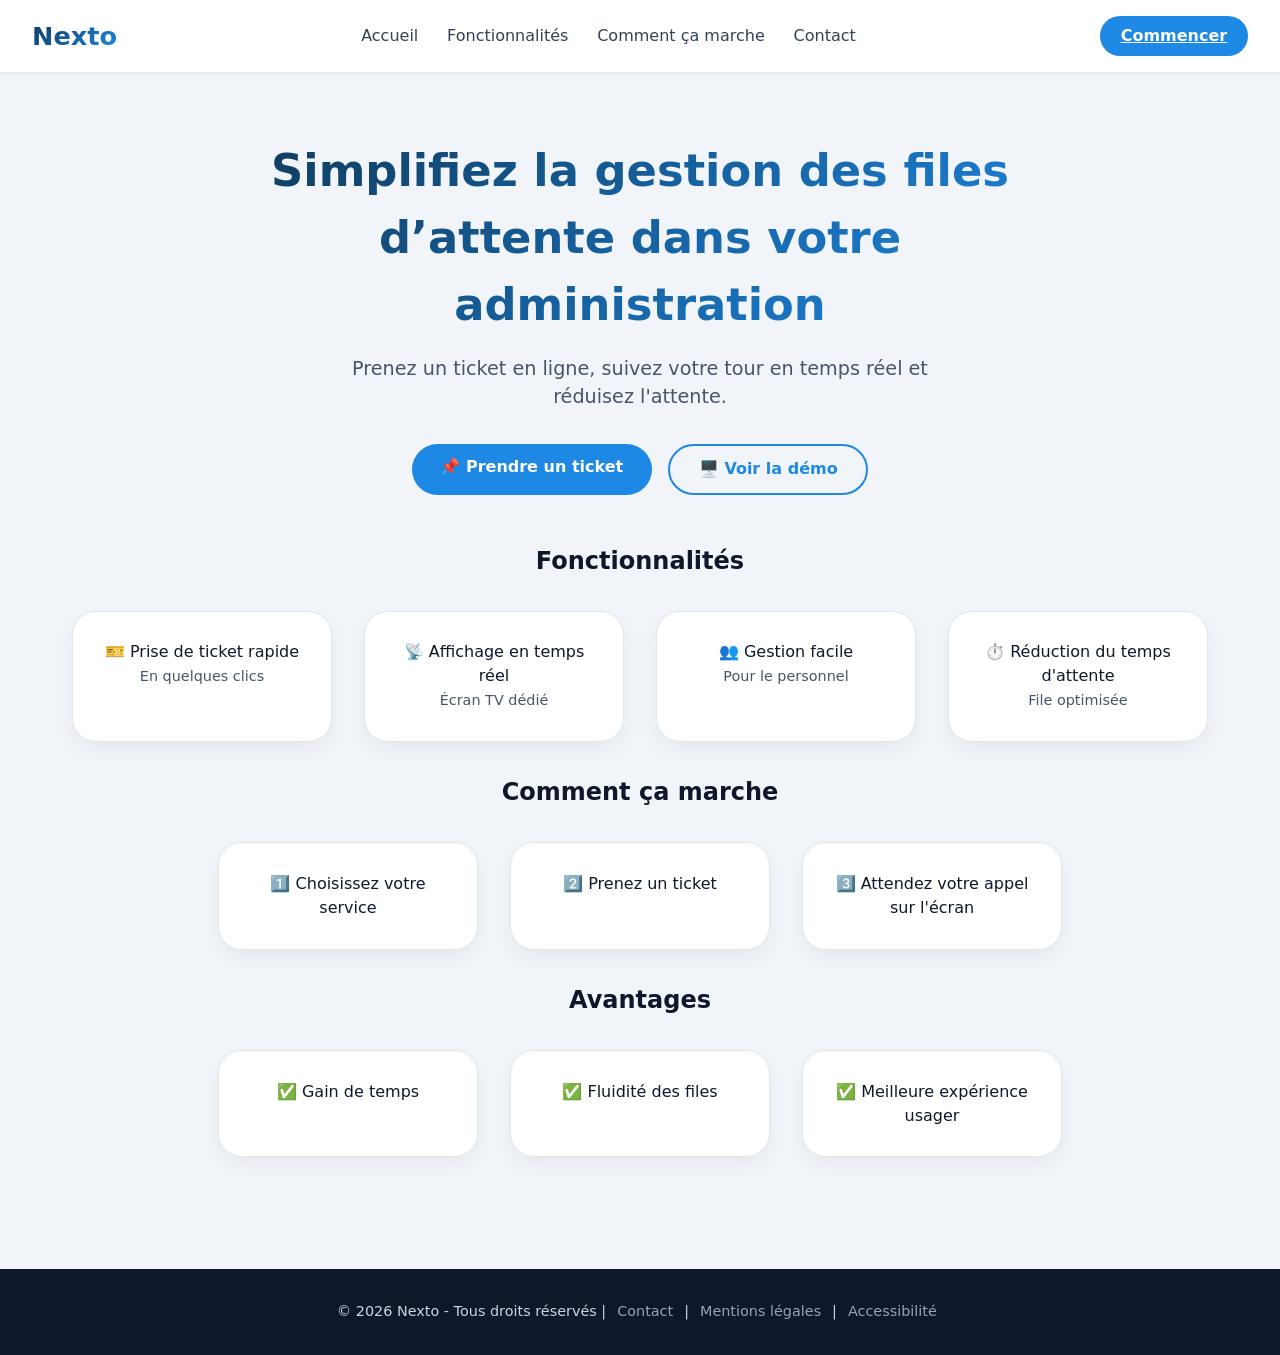
==== index.html @ d27df55d "# Please enter the commit message for your changes. Lines starting # with '#' will be ignored, and a" ====
<!DOCTYPE html>
<html lang="fr">
<head>
  <meta charset="UTF-8">
  <meta name="viewport" content="width=device-width, initial-scale=1.0">
  <title>Nexto - Gestion files d'attente</title>
  <link rel="stylesheet" href="A.css">
</head>
<body>
  <nav class="navbar">
    <div class="logo">Nexto</div>
    <ul class="nav-links">
      <li><a href="A.html">Accueil</a></li>
      <li><a href="#features">Fonctionnalités</a></li>
      <li><a href="#how">Comment ça marche</a></li>
      <li><a href="#contact">Contact</a></li>
    </ul>
    <a href="A1.html" class="btn-cta">Commencer</a>
  </nav>

  <div class="container">
    <div class="hero">
      <h1>Simplifiez la gestion des files d’attente dans votre administration</h1>
      <p>Prenez un ticket en ligne, suivez votre tour en temps réel et réduisez l'attente.</p>
      <div class="btn-group">
        <a href="A1.html" class="btn">📌 Prendre un ticket</a>
        <a href="A3.html" class="btn btn-outline">🖥️ Voir la démo</a>
      </div>
    </div>

    <section id="features">
      <h2 style="text-align:center; margin-bottom:1rem;">Fonctionnalités</h2>
      <div class="cards">
        <div class="card">🎫 Prise de ticket rapide<br><span style="font-size:0.9rem;color:#475569;">En quelques clics</span></div>
        <div class="card">📡 Affichage en temps réel<br><span style="font-size:0.9rem;color:#475569;">Écran TV dédié</span></div>
        <div class="card">👥 Gestion facile<br><span style="font-size:0.9rem;color:#475569;">Pour le personnel</span></div>
        <div class="card">⏱️ Réduction du temps d'attente<br><span style="font-size:0.9rem;color:#475569;">File optimisée</span></div>
      </div>
    </section>

    <section id="how">
      <h2 style="text-align:center; margin:2rem 0 1rem;">Comment ça marche</h2>
      <div class="cards">
        <div class="card">1️⃣ Choisissez votre service</div>
        <div class="card">2️⃣ Prenez un ticket</div>
        <div class="card">3️⃣ Attendez votre appel sur l'écran</div>
      </div>
    </section>

    <section>
      <h2 style="text-align:center; margin:2rem 0 1rem;">Avantages</h2>
      <div class="cards">
        <div class="card">✅ Gain de temps</div>
        <div class="card">✅ Fluidité des files</div>
        <div class="card">✅ Meilleure expérience usager</div>
      </div>
    </section>
  </div>

  <footer id="contact">
    <p>© 2026 Nexto - Tous droits réservés | <a href="#">Contact</a> | <a href="#">Mentions légales</a> | <a href="#">Accessibilité</a></p>
  </footer>
</body>
</html>
---- A.css ----
* {
  margin: 0;
  padding: 0;
  box-sizing: border-box;
  font-family: 'Inter', system-ui, -apple-system, 'Segoe UI', Roboto, sans-serif;
}

body {
  background: #f1f5f9;
  color: #0f172a;
  line-height: 1.5;
}

.navbar {
  background: white;
  padding: 1rem 2rem;
  display: flex;
  justify-content: space-between;
  align-items: center;
  flex-wrap: wrap;
  gap: 1rem;
  box-shadow: 0 1px 3px rgba(0,0,0,0.05);
  border-bottom: 1px solid #e2e8f0;
}

.logo {
  font-size: 1.6rem;
  font-weight: 800;
  background: linear-gradient(135deg, #0f3b5c, #1e88e5);
  background-clip: text;
  -webkit-background-clip: text;
  color: transparent;
}

.nav-links {
  display: flex;
  gap: 1.8rem;
  list-style: none;
}

.nav-links a {
  text-decoration: none;
  color: #334155;
  font-weight: 500;
  transition: color 0.2s;
}

.nav-links a:hover {
  color: #1e88e5;
}

.btn-cta {
  background: #1e88e5;
  color: white !important;
  padding: 0.5rem 1.3rem;
  border-radius: 40px;
  font-weight: 600;
  transition: background 0.2s;
}

.btn-cta:hover {
  background: #0b5e9e;
}

footer {
  background: #0f172a;
  color: #cbd5e1;
  text-align: center;
  padding: 2rem;
  margin-top: 3rem;
  font-size: 0.9rem;
}

footer a {
  color: #94a3b8;
  text-decoration: none;
  margin: 0 0.4rem;
}

footer a:hover {
  color: white;
}

.container {
  max-width: 1200px;
  margin: 0 auto;
  padding: 2rem;
}

.hero {
  text-align: center;
  padding: 2rem 0 3rem;
}

.hero h1 {
  font-size: 2.8rem;
  font-weight: 800;
  background: linear-gradient(135deg, #0f3b5c, #1e88e5);
  background-clip: text;
  -webkit-background-clip: text;
  color: transparent;
  max-width: 800px;
  margin: 0 auto 1rem;
}

.hero p {
  font-size: 1.2rem;
  color: #475569;
  max-width: 600px;
  margin: 0 auto;
}

.btn-group {
  display: flex;
  gap: 1rem;
  justify-content: center;
  margin-top: 2rem;
  flex-wrap: wrap;
}

.btn {
  background: #1e88e5;
  color: white;
  padding: 0.7rem 1.8rem;
  border-radius: 40px;
  text-decoration: none;
  font-weight: 600;
  display: inline-block;
  transition: all 0.2s;
  border: none;
  cursor: pointer;
}

.btn-outline {
  background: transparent;
  border: 2px solid #1e88e5;
  color: #1e88e5;
}

.btn-outline:hover {
  background: #1e88e5;
  color: white;
}

.btn:hover {
  background: #0b5e9e;
  transform: translateY(-2px);
}

.cards {
  display: flex;
  gap: 2rem;
  flex-wrap: wrap;
  justify-content: center;
  margin: 2rem 0;
}

.card {
  background: white;
  padding: 1.8rem;
  border-radius: 24px;
  width: 260px;
  box-shadow: 0 8px 20px rgba(0,0,0,0.05);
  text-align: center;
  transition: transform 0.2s;
  border: 1px solid #e2e8f0;
}

.card:hover {
  transform: translateY(-5px);
}

table {
  width: 100%;
  border-collapse: collapse;
  background: white;
  border-radius: 20px;
  overflow: hidden;
  box-shadow: 0 1px 3px rgba(0,0,0,0.05);
}

th, td {
  padding: 1rem;
  text-align: left;
  border-bottom: 1px solid #e2e8f0;
}

th {
  background: #f8fafc;
  font-weight: 600;
}

.badge {
  background: #fef9c3;
  color: #854d0e;
  padding: 0.2rem 0.8rem;
  border-radius: 30px;
  font-size: 0.8rem;
  font-weight: 600;
}

.ticket-num {
  font-size: 5rem;
  font-weight: 800;
  color: #0f3b5c;
  background: #e0f2fe;
  display: inline-block;
  padding: 1rem 2rem;
  border-radius: 32px;
  margin: 1rem 0;
  letter-spacing: 4px;
}

.service-buttons {
  display: flex;
  flex-wrap: wrap;
  gap: 1rem;
  justify-content: center;
  margin: 2rem 0;
}

.service-btn {
  background: white;
  border: 1px solid #cbd5e1;
  padding: 0.8rem 1.8rem;
  border-radius: 60px;
  font-weight: 600;
  color: #1e293b;
  transition: all 0.2s;
  cursor: pointer;
}

.service-btn:hover {
  border-color: #1e88e5;
  background: #f0f9ff;
}

.admin-actions {
  display: flex;
  gap: 1rem;
  margin: 1.5rem 0;
  flex-wrap: wrap;
}

.screen-number {
  font-size: 7rem;
  font-weight: 800;
  background: #0f172a;
  color: #4ade80;
  padding: 1rem;
  text-align: center;
  border-radius: 32px;
  font-family: monospace;
  letter-spacing: 8px;
}

@media (max-width: 768px) {
  .navbar {
    flex-direction: column;
    text-align: center;
  }
  .hero h1 {
    font-size: 2rem;
  }
  .ticket-num {
    font-size: 3rem;
  }
  .screen-number {
    font-size: 3.5rem;
  }
}
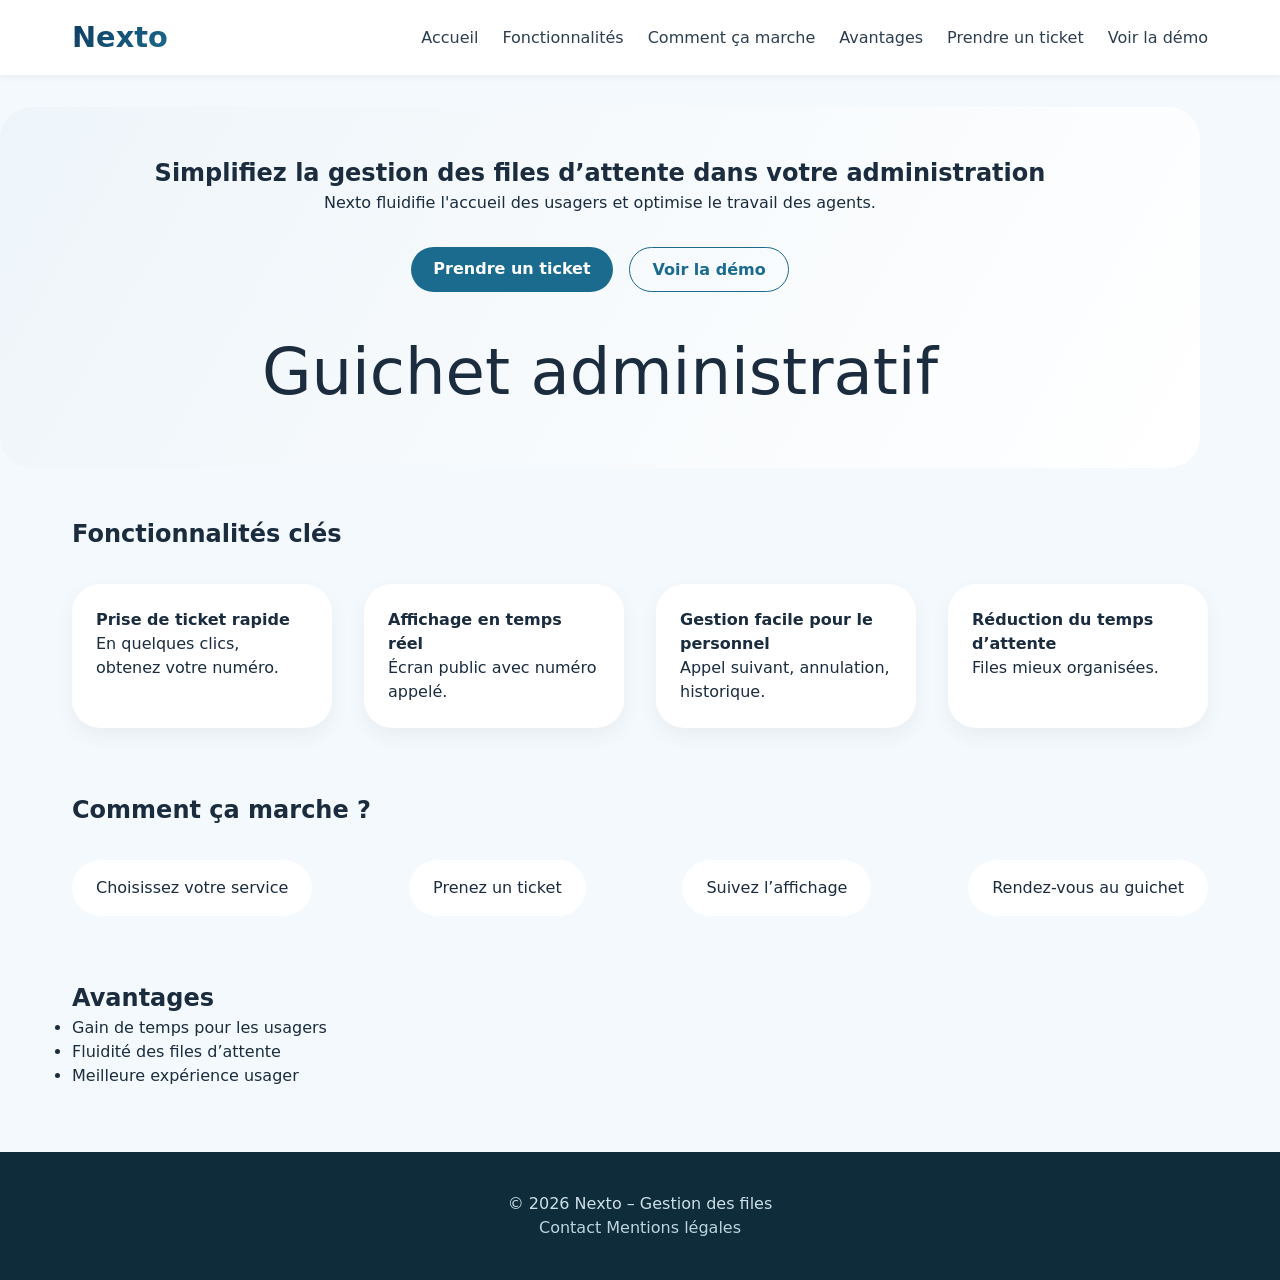
==== commit b710a86e: "# Please enter the commit message for your changes. Lines starting # with '#' will be ignored, and a" ====
--- a/index.html
+++ b/index.html
@@ -3,62 +3,70 @@
 <head>
   <meta charset="UTF-8">
   <meta name="viewport" content="width=device-width, initial-scale=1.0">
-  <title>Nexto - Gestion files d'attente</title>
-  <link rel="stylesheet" href="A.css">
+  <title>Nexto – Accueil</title>
+  <link rel="stylesheet" href="style.css">
 </head>
 <body>
-  <nav class="navbar">
-    <div class="logo">Nexto</div>
-    <ul class="nav-links">
-      <li><a href="A.html">Accueil</a></li>
-      <li><a href="#features">Fonctionnalités</a></li>
-      <li><a href="#how">Comment ça marche</a></li>
-      <li><a href="#contact">Contact</a></li>
-    </ul>
-    <a href="A1.html" class="btn-cta">Commencer</a>
-  </nav>
+  <header class="navbar">
+    <div class="container nav-inner">
+      <div class="logo">Nexto</div>
+      <nav class="nav-links">
+        <a href="index.html">Accueil</a>
+        <a href="#fonctionnalites">Fonctionnalités</a>
+        <a href="#comment">Comment ça marche</a>
+        <a href="#avantages">Avantages</a>
+        <a href="ticket.html" class="btn-ghost">Prendre un ticket</a>
+        <a href="display.html" class="btn-ghost">Voir la démo</a>
+      </nav>
+    </div>
+  </header>
 
-  <div class="container">
-    <div class="hero">
+  <main>
+    <section class="hero container">
       <h1>Simplifiez la gestion des files d’attente dans votre administration</h1>
-      <p>Prenez un ticket en ligne, suivez votre tour en temps réel et réduisez l'attente.</p>
+      <p>Nexto fluidifie l'accueil des usagers et optimise le travail des agents.</p>
       <div class="btn-group">
-        <a href="A1.html" class="btn">📌 Prendre un ticket</a>
-        <a href="A3.html" class="btn btn-outline">🖥️ Voir la démo</a>
+        <a href="ticket.html" class="btn">Prendre un ticket</a>
+        <a href="display.html" class="btn btn-outline">Voir la démo</a>
       </div>
-    </div>
+      <div class="hero-illustration">Guichet administratif</div>
+    </section>
 
-    <section id="features">
-      <h2 style="text-align:center; margin-bottom:1rem;">Fonctionnalités</h2>
-      <div class="cards">
-        <div class="card">🎫 Prise de ticket rapide<br><span style="font-size:0.9rem;color:#475569;">En quelques clics</span></div>
-        <div class="card">📡 Affichage en temps réel<br><span style="font-size:0.9rem;color:#475569;">Écran TV dédié</span></div>
-        <div class="card">👥 Gestion facile<br><span style="font-size:0.9rem;color:#475569;">Pour le personnel</span></div>
-        <div class="card">⏱️ Réduction du temps d'attente<br><span style="font-size:0.9rem;color:#475569;">File optimisée</span></div>
+    <section id="fonctionnalites" class="container">
+      <h2>Fonctionnalités clés</h2>
+      <div class="grid-cards">
+        <div class="card"><strong>Prise de ticket rapide</strong><br>En quelques clics, obtenez votre numéro.</div>
+        <div class="card"><strong>Affichage en temps réel</strong><br>Écran public avec numéro appelé.</div>
+        <div class="card"><strong>Gestion facile pour le personnel</strong><br>Appel suivant, annulation, historique.</div>
+        <div class="card"><strong>Réduction du temps d’attente</strong><br>Files mieux organisées.</div>
       </div>
     </section>
 
-    <section id="how">
-      <h2 style="text-align:center; margin:2rem 0 1rem;">Comment ça marche</h2>
-      <div class="cards">
-        <div class="card">1️⃣ Choisissez votre service</div>
-        <div class="card">2️⃣ Prenez un ticket</div>
-        <div class="card">3️⃣ Attendez votre appel sur l'écran</div>
+    <section id="comment" class="container">
+      <h2>Comment ça marche ?</h2>
+      <div class="steps">
+        <div class="step">Choisissez votre service</div>
+        <div class="step">Prenez un ticket</div>
+        <div class="step"> Suivez l’affichage</div>
+        <div class="step">Rendez-vous au guichet</div>
       </div>
     </section>
 
-    <section>
-      <h2 style="text-align:center; margin:2rem 0 1rem;">Avantages</h2>
-      <div class="cards">
-        <div class="card">✅ Gain de temps</div>
-        <div class="card">✅ Fluidité des files</div>
-        <div class="card">✅ Meilleure expérience usager</div>
-      </div>
+    <section id="avantages" class="container">
+      <h2>Avantages</h2>
+      <ul>
+        <li>Gain de temps pour les usagers</li>
+        <li>Fluidité des files d’attente</li>
+        <li>Meilleure expérience usager</li>
+      </ul>
     </section>
-  </div>
+  </main>
 
-  <footer id="contact">
-    <p>© 2026 Nexto - Tous droits réservés | <a href="#">Contact</a> | <a href="#">Mentions légales</a> | <a href="#">Accessibilité</a></p>
+  <footer class="footer">
+    <div class="container footer-grid">
+      <div>© 2026 Nexto – Gestion des files</div>
+      <div><a href="#">Contact  <a href="#">Mentions légales</a></div>
+    </div>
   </footer>
 </body>
 </html>
--- a/style.css
+++ b/style.css
@@ -0,0 +1,251 @@
+* {
+  margin: 0;
+  padding: 0;
+  box-sizing: border-box;
+}
+
+body {
+  font-family: system-ui, 'Segoe UI', 'Roboto', sans-serif;
+  background: #f4f9fe;
+  color: #1a2c3e;
+  line-height: 1.5;
+}
+
+.container {
+  max-width: 1200px;
+  margin: 0 auto;
+  padding: 1rem 2rem;
+}
+
+/* Navbar */
+.navbar {
+  background: white;
+  box-shadow: 0 2px 8px rgba(0,0,0,0.05);
+  position: sticky;
+  top: 0;
+  z-index: 10;
+}
+.nav-inner {
+  display: flex;
+  justify-content: space-between;
+  align-items: center;
+  flex-wrap: wrap;
+  gap: 1rem;
+}
+.logo {
+  font-size: 1.8rem;
+  font-weight: 800;
+  background: linear-gradient(135deg, #0f3b5f, #1b6b8f);
+  background-clip: text;
+  -webkit-background-clip: text;
+  color: transparent;
+}
+.nav-links {
+  display: flex;
+  gap: 1.5rem;
+  flex-wrap: wrap;
+}
+.nav-links a {
+  text-decoration: none;
+  color: #2c3e50;
+  font-weight: 500;
+  padding: 0.3rem 0;
+}
+.nav-links a:hover, .nav-links a.active {
+  color: #1b6b8f;
+  border-bottom: 2px solid #1b6b8f;
+}
+
+/* Boutons */
+.btn {
+  display: inline-block;
+  background: #1b6b8f;
+  color: white;
+  padding: 0.6rem 1.4rem;
+  border-radius: 40px;
+  text-decoration: none;
+  font-weight: 600;
+  transition: 0.2s;
+  border: none;
+}
+.btn-outline {
+  background: transparent;
+  border: 1.5px solid #1b6b8f;
+  color: #1b6b8f;
+}
+.btn:hover {
+  background: #0e4d6b;
+  transform: translateY(-2px);
+}
+.btn-outline:hover {
+  background: #e6f4ff;
+  transform: translateY(-2px);
+}
+.btn-group {
+  display: flex;
+  gap: 1rem;
+  justify-content: center;
+  margin: 2rem 0;
+}
+
+/* Hero */
+.hero {
+  text-align: center;
+  background: linear-gradient(120deg, #eef5fa, white);
+  border-radius: 2rem;
+  padding: 3rem 2rem;
+  margin: 2rem 0;
+}
+.hero-illustration {
+  font-size: 4rem;
+  margin-top: 1rem;
+}
+
+/* Cartes & grilles */
+.grid-cards {
+  display: grid;
+  grid-template-columns: repeat(auto-fit, minmax(240px, 1fr));
+  gap: 2rem;
+  margin: 2rem 0;
+}
+.card {
+  background: white;
+  padding: 1.5rem;
+  border-radius: 28px;
+  box-shadow: 0 8px 20px rgba(0,0,0,0.05);
+}
+.steps {
+  display: flex;
+  flex-wrap: wrap;
+  justify-content: space-between;
+  gap: 1rem;
+  margin: 2rem 0;
+}
+.step {
+  background: white;
+  padding: 1rem 1.5rem;
+  border-radius: 60px;
+  font-weight: 500;
+}
+
+/* Ticket */
+.service-buttons {
+  display: flex;
+  flex-wrap: wrap;
+  gap: 1rem;
+  justify-content: center;
+  margin: 2rem 0;
+}
+.service-btn {
+  background: #f0f4f8;
+  padding: 0.8rem 1.8rem;
+  border-radius: 60px;
+  text-decoration: none;
+  color: #1e2a3e;
+  font-weight: 600;
+  border: 1px solid #cbdde6;
+}
+.service-btn:hover {
+  background: #e2eaf1;
+}
+.ticket-container {
+  text-align: center;
+}
+.confirmation {
+  font-size: 1.5rem;
+  color: #1f7840;
+  margin: 1rem 0;
+}
+.ticket-number {
+  font-size: 5rem;
+  font-weight: 800;
+  background: #0f3b5f;
+  display: inline-block;
+  padding: 0.3rem 2rem;
+  border-radius: 80px;
+  color: white;
+  margin: 1rem 0;
+}
+.ticket-details {
+  background: white;
+  padding: 1rem;
+  border-radius: 1rem;
+  max-width: 300px;
+  margin: 1rem auto;
+}
+.wait-message {
+  font-size: 1.2rem;
+  margin: 1.5rem 0;
+}
+
+/* Tableau */
+table {
+  width: 100%;
+  background: white;
+  border-radius: 1rem;
+  overflow: hidden;
+  margin: 1rem 0;
+}
+th, td {
+  text-align: left;
+  padding: 0.8rem 1rem;
+  border-bottom: 1px solid #e2e8f0;
+}
+th {
+  background: #eef2f6;
+}
+.badge {
+  background: #e9ecef;
+  padding: 0.2rem 0.8rem;
+  border-radius: 40px;
+  font-size: 0.8rem;
+}
+.badge.waiting { background: #ffe8cc; color: #c47c00; }
+.badge.current { background: #d4edda; color: #1f7840; }
+
+/* Admin */
+.admin-panel {
+  background: white;
+  border-radius: 1.5rem;
+  padding: 1.5rem;
+  margin: 1.5rem 0;
+  display: flex;
+  justify-content: space-between;
+  flex-wrap: wrap;
+  align-items: center;
+  gap: 1rem;
+}
+.admin-actions {
+  display: flex;
+  gap: 1rem;
+}
+.waiting-list, .history {
+  background: white;
+  border-radius: 1rem;
+  padding: 1.5rem;
+  margin: 1rem 0;
+}
+.waiting-list ul, .history ul {
+  margin-top: 0.5rem;
+  padding-left: 1.5rem;
+}
+
+/* Footer */
+.footer {
+  background: #0f2c3b;
+  color: #cddfe7;
+  text-align: center;
+  padding: 1.5rem;
+  margin-top: 3rem;
+}
+.footer a {
+  color: #bdd4e0;
+  text-decoration: none;
+}
+.info-message, .estimated-time {
+  background: #eef2fa;
+  padding: 0.8rem;
+  border-radius: 2rem;
+  text-align: center;
+  margin: 1rem 0;
+}
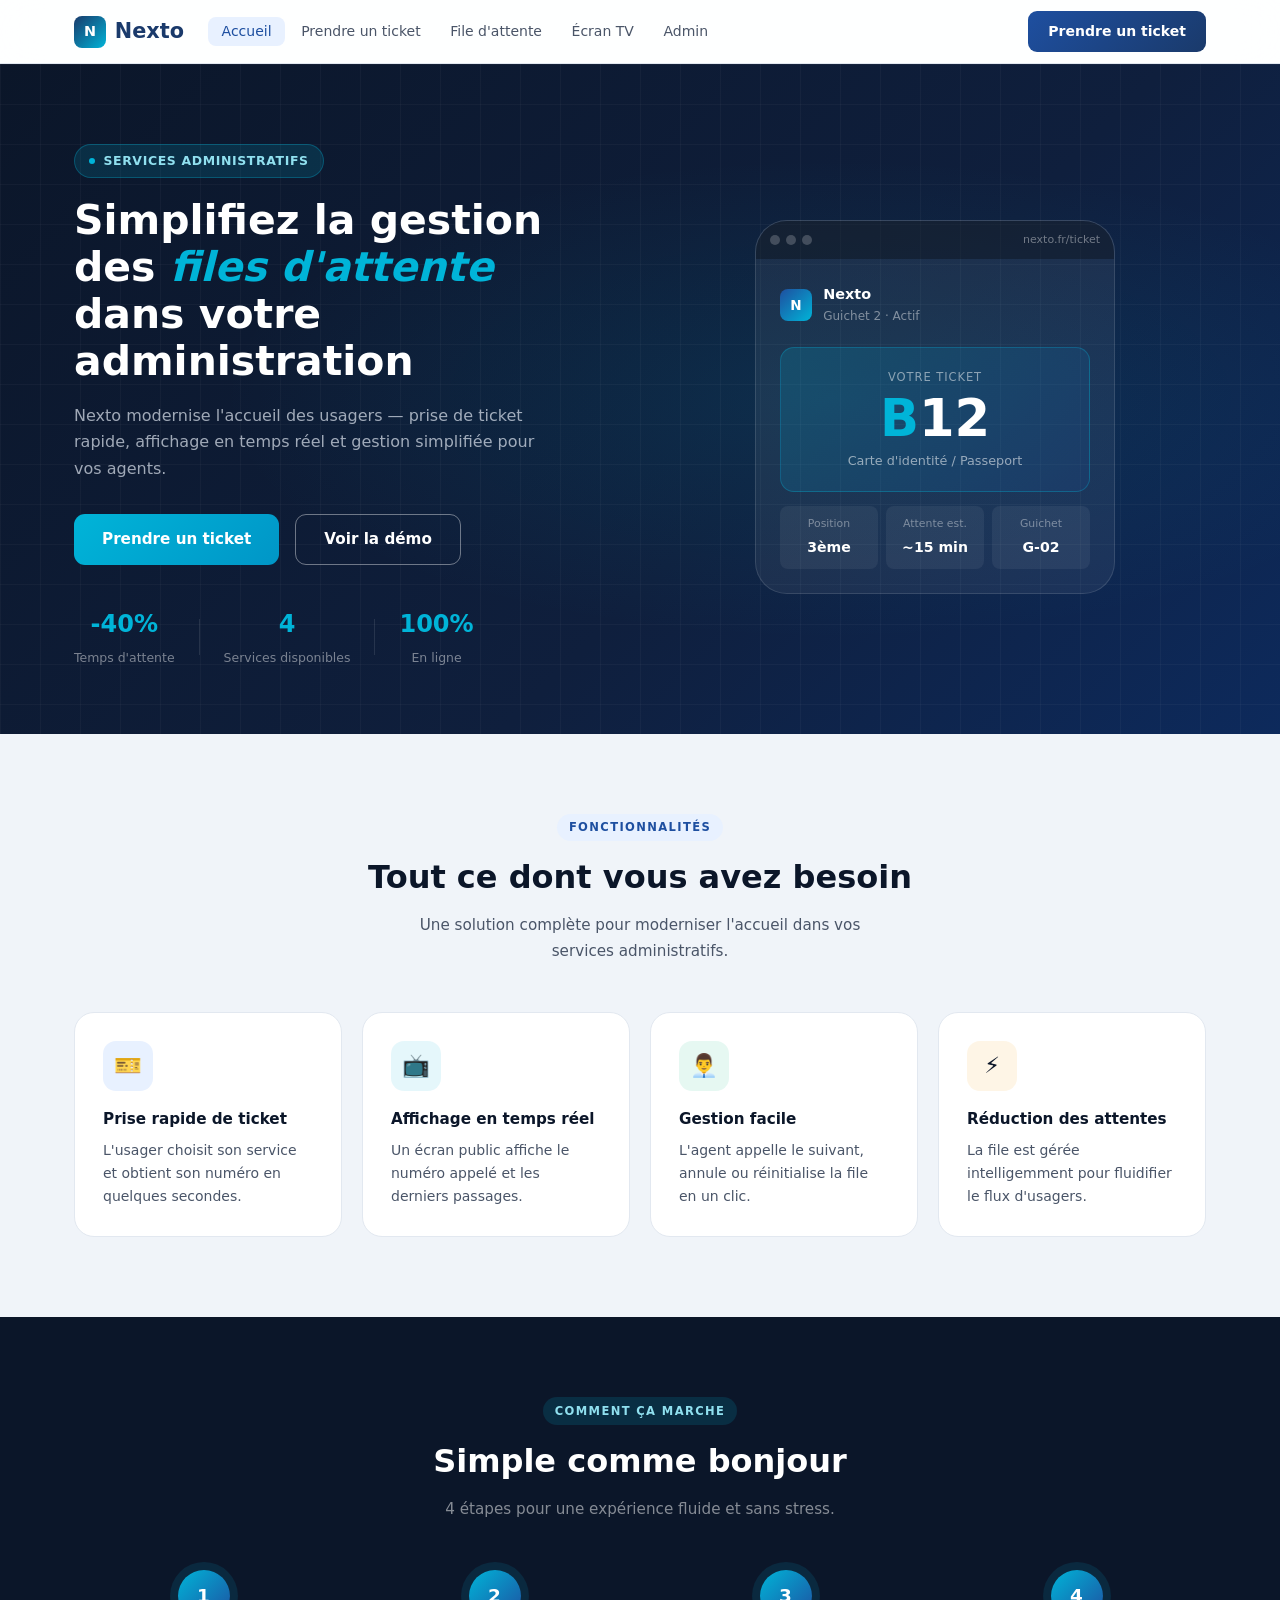
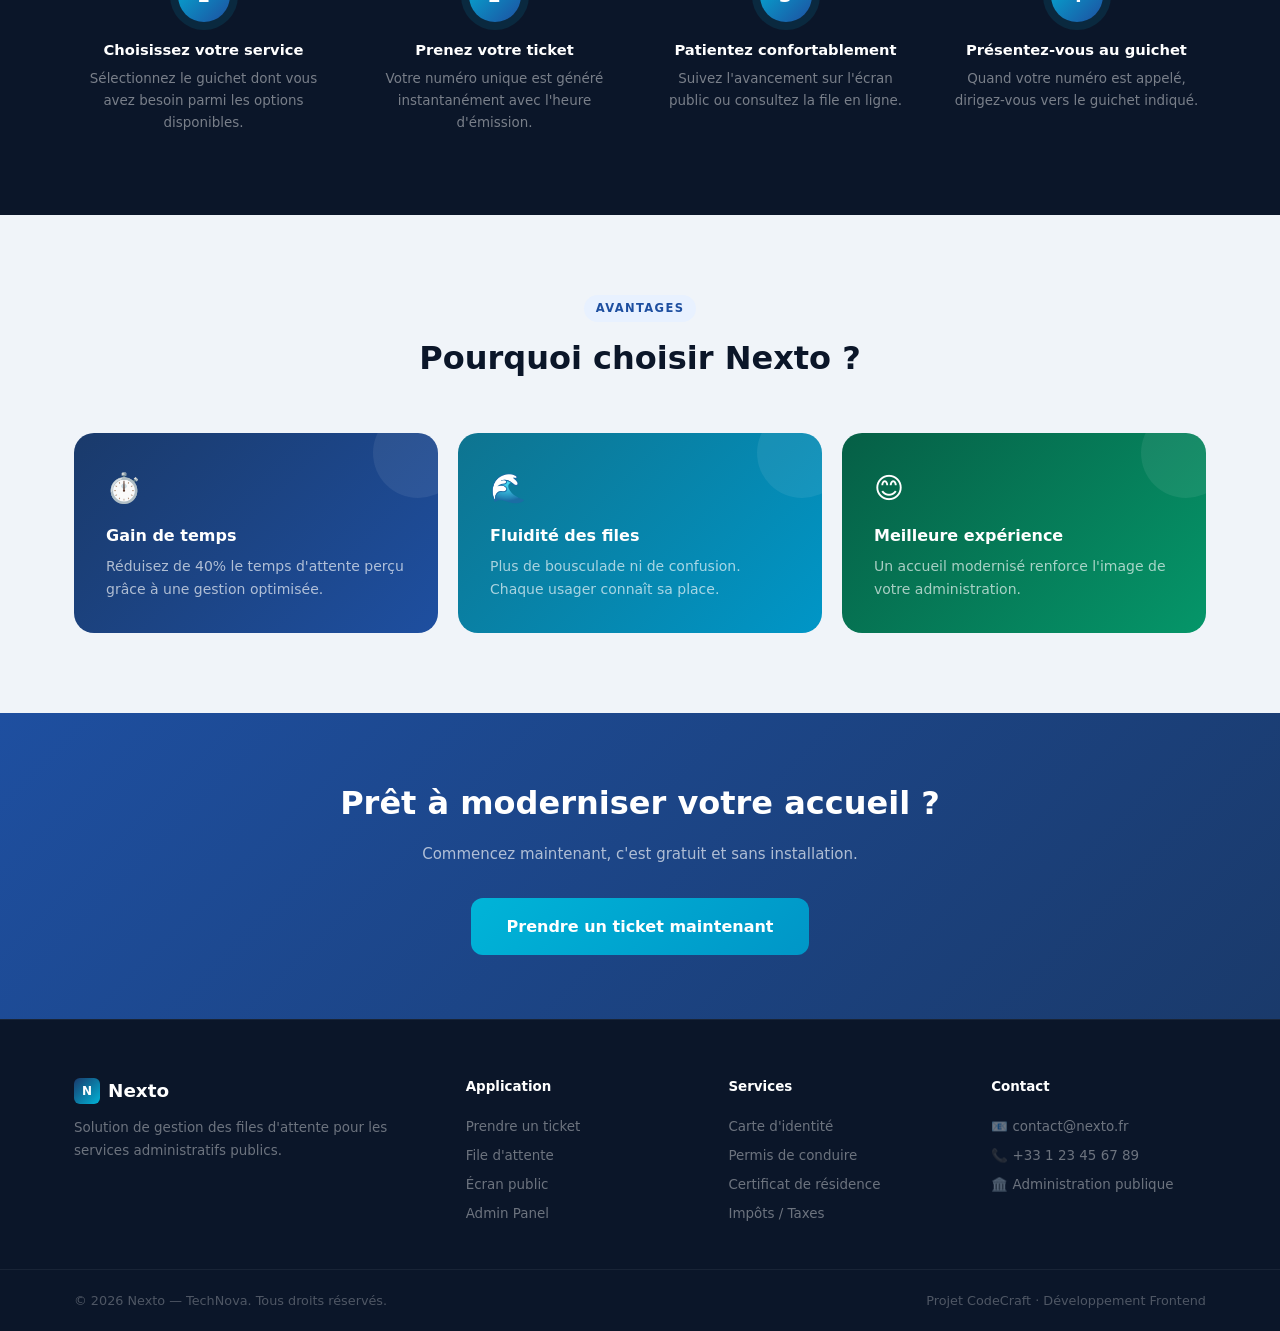
==== commit eb6f8dd6: "# Please enter the commit message for your changes. Lines starting # with '#' will be ignored, and a" ====
--- a/index.html
+++ b/index.html
@@ -1,72 +1,255 @@
 <!DOCTYPE html>
 <html lang="fr">
 <head>
-  <meta charset="UTF-8">
-  <meta name="viewport" content="width=device-width, initial-scale=1.0">
-  <title>Nexto – Accueil</title>
-  <link rel="stylesheet" href="style.css">
+  <meta charset="UTF-8" />
+  <meta name="viewport" content="width=device-width, initial-scale=1.0" />
+  <title>Nexto — Gestion des files d'attente</title>
+  <link rel="stylesheet" href="style.css" />
 </head>
-<body>
-  <header class="navbar">
-    <div class="container nav-inner">
-      <div class="logo">Nexto</div>
-      <nav class="nav-links">
-        <a href="index.html">Accueil</a>
-        <a href="#fonctionnalites">Fonctionnalités</a>
-        <a href="#comment">Comment ça marche</a>
-        <a href="#avantages">Avantages</a>
-        <a href="ticket.html" class="btn-ghost">Prendre un ticket</a>
-        <a href="display.html" class="btn-ghost">Voir la démo</a>
-      </nav>
-    </div>
-  </header>
-
-  <main>
-    <section class="hero container">
-      <h1>Simplifiez la gestion des files d’attente dans votre administration</h1>
-      <p>Nexto fluidifie l'accueil des usagers et optimise le travail des agents.</p>
-      <div class="btn-group">
-        <a href="ticket.html" class="btn">Prendre un ticket</a>
-        <a href="display.html" class="btn btn-outline">Voir la démo</a>
-      </div>
-      <div class="hero-illustration">Guichet administratif</div>
-    </section>
-
-    <section id="fonctionnalites" class="container">
-      <h2>Fonctionnalités clés</h2>
-      <div class="grid-cards">
-        <div class="card"><strong>Prise de ticket rapide</strong><br>En quelques clics, obtenez votre numéro.</div>
-        <div class="card"><strong>Affichage en temps réel</strong><br>Écran public avec numéro appelé.</div>
-        <div class="card"><strong>Gestion facile pour le personnel</strong><br>Appel suivant, annulation, historique.</div>
-        <div class="card"><strong>Réduction du temps d’attente</strong><br>Files mieux organisées.</div>
-      </div>
-    </section>
-
-    <section id="comment" class="container">
-      <h2>Comment ça marche ?</h2>
-      <div class="steps">
-        <div class="step">Choisissez votre service</div>
-        <div class="step">Prenez un ticket</div>
-        <div class="step"> Suivez l’affichage</div>
-        <div class="step">Rendez-vous au guichet</div>
-      </div>
-    </section>
-
-    <section id="avantages" class="container">
-      <h2>Avantages</h2>
-      <ul>
-        <li>Gain de temps pour les usagers</li>
-        <li>Fluidité des files d’attente</li>
-        <li>Meilleure expérience usager</li>
+<body class="page-landing">
+
+  <!-- ══════════════════ NAVBAR ══════════════════ -->
+  <nav class="navbar">
+    <div class="nav-inner">
+      <a href="index.html" class="nav-logo">
+        <div class="logo-mark">N</div>
+        Nexto
+      </a>
+      <ul class="nav-links">
+        <li><a href="index.html" class="nav-link active">Accueil</a></li>
+        <li><a href="ticket.html" class="nav-link">Prendre un ticket</a></li>
+        <li><a href="attente.html" class="nav-link">File d'attente</a></li>
+        <li><a href="ecran.html" class="nav-link">Écran TV</a></li>
+        <li><a href="admin.html" class="nav-link">Admin</a></li>
       </ul>
-    </section>
-  </main>
-
+      <a href="ticket.html" class="btn btn-primary">Prendre un ticket</a>
+    </div>
+  </nav>
+
+  <!-- ══════════════════ HERO ══════════════════ -->
+  <section class="hero">
+    <div class="hero-grid"></div>
+    <div class="container hero-inner">
+
+      <div class="hero-text">
+        <div class="hero-badge">
+          <span class="badge-dot"></span>
+          Services Administratifs
+        </div>
+        <h1 class="hero-title">
+          Simplifiez la gestion des
+          <span class="accent">files d'attente</span>
+          dans votre administration
+        </h1>
+        <p class="hero-sub">
+          Nexto modernise l'accueil des usagers — prise de ticket rapide,
+          affichage en temps réel et gestion simplifiée pour vos agents.
+        </p>
+        <div class="hero-actions">
+          <a href="ticket.html" class="btn btn-cyan btn-lg">Prendre un ticket</a>
+          <a href="ecran.html" class="btn btn-outline-white btn-lg">Voir la démo</a>
+        </div>
+        <div class="hero-stats">
+          <div class="stat">
+            <span class="stat-num">-40%</span>
+            <span class="stat-label">Temps d'attente</span>
+          </div>
+          <div class="stat-sep"></div>
+          <div class="stat">
+            <span class="stat-num">4</span>
+            <span class="stat-label">Services disponibles</span>
+          </div>
+          <div class="stat-sep"></div>
+          <div class="stat">
+            <span class="stat-num">100%</span>
+            <span class="stat-label">En ligne</span>
+          </div>
+        </div>
+      </div>
+
+      <!-- Mockup visuel -->
+      <div class="hero-visual">
+        <div class="mockup">
+          <div class="mockup-bar">
+            <div class="mockup-dot"></div>
+            <div class="mockup-dot"></div>
+            <div class="mockup-dot"></div>
+            <span class="mockup-url">nexto.fr/ticket</span>
+          </div>
+          <div class="mockup-body">
+            <div class="mockup-header-row">
+              <div class="mockup-logo-sm">N</div>
+              <div>
+                <div class="mockup-title-sm">Nexto</div>
+                <div class="mockup-sub-sm">Guichet 2 · Actif</div>
+              </div>
+            </div>
+            <div class="mockup-ticket-box">
+              <div class="mockup-ticket-label">Votre ticket</div>
+              <div class="mockup-ticket-num"><span>B</span>12</div>
+              <div class="mockup-ticket-service">Carte d'identité / Passeport</div>
+            </div>
+            <div class="mockup-infos">
+              <div class="mockup-info-item">
+                <span class="mockup-info-label">Position</span>
+                <span class="mockup-info-val">3ème</span>
+              </div>
+              <div class="mockup-info-item">
+                <span class="mockup-info-label">Attente est.</span>
+                <span class="mockup-info-val">~15 min</span>
+              </div>
+              <div class="mockup-info-item">
+                <span class="mockup-info-label">Guichet</span>
+                <span class="mockup-info-val">G-02</span>
+              </div>
+            </div>
+          </div>
+        </div>
+      </div>
+
+    </div>
+  </section>
+
+  <!-- ══════════════════ FONCTIONNALITÉS ══════════════════ -->
+  <section class="section bg-light">
+    <div class="container">
+      <div class="section-header">
+        <span class="section-label">Fonctionnalités</span>
+        <h2 class="section-title">Tout ce dont vous avez besoin</h2>
+        <p class="section-sub">Une solution complète pour moderniser l'accueil dans vos services administratifs.</p>
+      </div>
+      <div class="features-grid">
+        <div class="feature-card">
+          <div class="feature-icon icon-blue">🎫</div>
+          <h3 class="feature-title">Prise rapide de ticket</h3>
+          <p class="feature-text">L'usager choisit son service et obtient son numéro en quelques secondes.</p>
+        </div>
+        <div class="feature-card">
+          <div class="feature-icon icon-cyan">📺</div>
+          <h3 class="feature-title">Affichage en temps réel</h3>
+          <p class="feature-text">Un écran public affiche le numéro appelé et les derniers passages.</p>
+        </div>
+        <div class="feature-card">
+          <div class="feature-icon icon-green">👨‍💼</div>
+          <h3 class="feature-title">Gestion facile</h3>
+          <p class="feature-text">L'agent appelle le suivant, annule ou réinitialise la file en un clic.</p>
+        </div>
+        <div class="feature-card">
+          <div class="feature-icon icon-orange">⚡</div>
+          <h3 class="feature-title">Réduction des attentes</h3>
+          <p class="feature-text">La file est gérée intelligemment pour fluidifier le flux d'usagers.</p>
+        </div>
+      </div>
+    </div>
+  </section>
+
+  <!-- ══════════════════ COMMENT ÇA MARCHE ══════════════════ -->
+  <section class="section bg-dark">
+    <div class="container">
+      <div class="section-header">
+        <span class="section-label section-label-dark">Comment ça marche</span>
+        <h2 class="section-title color-white">Simple comme bonjour</h2>
+        <p class="section-sub color-muted">4 étapes pour une expérience fluide et sans stress.</p>
+      </div>
+      <div class="steps-grid">
+        <div class="step-card">
+          <div class="step-num">1</div>
+          <h3 class="step-title">Choisissez votre service</h3>
+          <p class="step-text">Sélectionnez le guichet dont vous avez besoin parmi les options disponibles.</p>
+        </div>
+        <div class="step-card">
+          <div class="step-num">2</div>
+          <h3 class="step-title">Prenez votre ticket</h3>
+          <p class="step-text">Votre numéro unique est généré instantanément avec l'heure d'émission.</p>
+        </div>
+        <div class="step-card">
+          <div class="step-num">3</div>
+          <h3 class="step-title">Patientez confortablement</h3>
+          <p class="step-text">Suivez l'avancement sur l'écran public ou consultez la file en ligne.</p>
+        </div>
+        <div class="step-card">
+          <div class="step-num">4</div>
+          <h3 class="step-title">Présentez-vous au guichet</h3>
+          <p class="step-text">Quand votre numéro est appelé, dirigez-vous vers le guichet indiqué.</p>
+        </div>
+      </div>
+    </div>
+  </section>
+
+  <!-- ══════════════════ AVANTAGES ══════════════════ -->
+  <section class="section bg-light">
+    <div class="container">
+      <div class="section-header">
+        <span class="section-label">Avantages</span>
+        <h2 class="section-title">Pourquoi choisir Nexto ?</h2>
+      </div>
+      <div class="adv-grid">
+        <div class="adv-card adv-blue">
+          <div class="adv-icon">⏱️</div>
+          <h3 class="adv-title">Gain de temps</h3>
+          <p class="adv-text">Réduisez de 40% le temps d'attente perçu grâce à une gestion optimisée.</p>
+        </div>
+        <div class="adv-card adv-teal">
+          <div class="adv-icon">🌊</div>
+          <h3 class="adv-title">Fluidité des files</h3>
+          <p class="adv-text">Plus de bousculade ni de confusion. Chaque usager connaît sa place.</p>
+        </div>
+        <div class="adv-card adv-green">
+          <div class="adv-icon">😊</div>
+          <h3 class="adv-title">Meilleure expérience</h3>
+          <p class="adv-text">Un accueil modernisé renforce l'image de votre administration.</p>
+        </div>
+      </div>
+    </div>
+  </section>
+
+  <!-- ══════════════════ CTA ══════════════════ -->
+  <section class="cta-section">
+    <div class="container cta-inner">
+      <h2 class="cta-title">Prêt à moderniser votre accueil ?</h2>
+      <p class="cta-sub">Commencez maintenant, c'est gratuit et sans installation.</p>
+      <a href="ticket.html" class="btn btn-cyan btn-xl">Prendre un ticket maintenant</a>
+    </div>
+  </section>
+
+  <!-- ══════════════════ FOOTER ══════════════════ -->
   <footer class="footer">
-    <div class="container footer-grid">
-      <div>© 2026 Nexto – Gestion des files</div>
-      <div><a href="#">Contact  <a href="#">Mentions légales</a></div>
+    <div class="container footer-inner">
+      <div class="footer-brand">
+        <div class="footer-logo">
+          <div class="logo-mark logo-mark-sm">N</div>
+          Nexto
+        </div>
+        <p class="footer-desc">Solution de gestion des files d'attente pour les services administratifs publics.</p>
+      </div>
+      <div class="footer-col">
+        <div class="footer-col-title">Application</div>
+        <a href="ticket.html" class="footer-link">Prendre un ticket</a>
+        <a href="attente.html" class="footer-link">File d'attente</a>
+        <a href="ecran.html" class="footer-link">Écran public</a>
+        <a href="admin.html" class="footer-link">Admin Panel</a>
+      </div>
+      <div class="footer-col">
+        <div class="footer-col-title">Services</div>
+        <span class="footer-link">Carte d'identité</span>
+        <span class="footer-link">Permis de conduire</span>
+        <span class="footer-link">Certificat de résidence</span>
+        <span class="footer-link">Impôts / Taxes</span>
+      </div>
+      <div class="footer-col">
+        <div class="footer-col-title">Contact</div>
+        <span class="footer-link">📧 contact@nexto.fr</span>
+        <span class="footer-link">📞 +33 1 23 45 67 89</span>
+        <span class="footer-link">🏛️ Administration publique</span>
+      </div>
+    </div>
+    <div class="footer-bottom">
+      <div class="container footer-bottom-inner">
+        <span>© 2026 Nexto — TechNova. Tous droits réservés.</span>
+        <span>Projet CodeCraft · Développement Frontend</span>
+      </div>
     </div>
   </footer>
+
 </body>
 </html>
--- a/style.css
+++ b/style.css
@@ -1,251 +1,501 @@
-* {
-  margin: 0;
-  padding: 0;
-  box-sizing: border-box;
-}
-
-body {
-  font-family: system-ui, 'Segoe UI', 'Roboto', sans-serif;
-  background: #f4f9fe;
-  color: #1a2c3e;
-  line-height: 1.5;
-}
-
-.container {
-  max-width: 1200px;
-  margin: 0 auto;
-  padding: 1rem 2rem;
-}
-
-/* Navbar */
+/* =============================================
+   NEXTO — style.css
+   Design : Institutionnel moderne
+   Couleurs : Bleu profond + Cyan électrique
+   ============================================= */
+
+/* ── Variables ──────────────────────────────── */
+:root {
+  --bg:          #f0f4f9;
+  --bg-white:    #ffffff;
+  --bg-dark:     #0b1629;
+  --bg-dark2:    #0f1f3d;
+  --bg-card:     #ffffff;
+
+  --blue:        #1a3a6b;
+  --blue-mid:    #1e4fa0;
+  --cyan:        #00b4d8;
+  --cyan-light:  #90e0ef;
+  --cyan-glow:   rgba(0,180,216,0.15);
+
+  --green:       #10b981;
+  --orange:      #f59e0b;
+  --red:         #ef4444;
+  --purple:      #8b5cf6;
+
+  --text:        #0b1629;
+  --text-2:      #4a5568;
+  --text-3:      #8896a8;
+  --text-inv:    #f0f6ff;
+
+  --border:      #e2e8f0;
+  --border-dark: rgba(255,255,255,0.1);
+
+  --radius:      12px;
+  --radius-lg:   20px;
+  --radius-xl:   32px;
+}
+
+/* ── Reset ──────────────────────────────────── */
+*, *::before, *::after { box-sizing: border-box; margin: 0; padding: 0; }
+html { scroll-behavior: smooth; }
+body { font-family: 'Segoe UI', system-ui, sans-serif; font-size: 15px; line-height: 1.65; color: var(--text); }
+img  { display: block; max-width: 100%; }
+a    { color: inherit; text-decoration: none; }
+ul   { list-style: none; }
+button { cursor: pointer; border: none; font-family: inherit; }
+
+.container { width: 100%; max-width: 1180px; margin: 0 auto; padding: 0 1.5rem; }
+
+
+/* ══════════════════════════════════════════════
+   NAVBAR
+══════════════════════════════════════════════ */
 .navbar {
-  background: white;
-  box-shadow: 0 2px 8px rgba(0,0,0,0.05);
-  position: sticky;
-  top: 0;
-  z-index: 10;
+  position: sticky; top: 0; z-index: 100;
+  height: 64px;
+  background: rgba(255,255,255,0.92);
+  backdrop-filter: blur(20px);
+  border-bottom: 1px solid var(--border);
 }
 .nav-inner {
-  display: flex;
-  justify-content: space-between;
-  align-items: center;
-  flex-wrap: wrap;
-  gap: 1rem;
-}
-.logo {
-  font-size: 1.8rem;
-  font-weight: 800;
-  background: linear-gradient(135deg, #0f3b5f, #1b6b8f);
-  background-clip: text;
-  -webkit-background-clip: text;
-  color: transparent;
-}
-.nav-links {
-  display: flex;
-  gap: 1.5rem;
-  flex-wrap: wrap;
-}
-.nav-links a {
-  text-decoration: none;
-  color: #2c3e50;
-  font-weight: 500;
-  padding: 0.3rem 0;
-}
-.nav-links a:hover, .nav-links a.active {
-  color: #1b6b8f;
-  border-bottom: 2px solid #1b6b8f;
-}
-
-/* Boutons */
+  display: flex; align-items: center; gap: 1.5rem;
+  height: 100%; max-width: 1180px; margin: 0 auto; padding: 0 1.5rem;
+}
+.nav-logo {
+  display: flex; align-items: center; gap: 0.55rem;
+  font-weight: 800; font-size: 1.3rem; color: var(--blue);
+  flex-shrink: 0;
+}
+.logo-mark {
+  width: 32px; height: 32px; border-radius: 8px;
+  background: linear-gradient(135deg, var(--blue), var(--cyan));
+  display: flex; align-items: center; justify-content: center;
+  color: #fff; font-size: 0.9rem; font-weight: 800;
+}
+.logo-mark-sm { width: 26px; height: 26px; border-radius: 6px; font-size: 0.75rem; }
+.nav-links { display: flex; gap: 0.15rem; margin-right: auto; }
+.nav-link {
+  padding: 0.4rem 0.85rem; border-radius: 8px;
+  font-size: 0.875rem; font-weight: 500; color: var(--text-2);
+  transition: color 0.2s, background 0.2s;
+}
+.nav-link:hover { color: var(--blue); background: var(--cyan-glow); }
+.nav-link.active { color: var(--blue-mid); background: #e8f1ff; }
+.admin-badge-nav {
+  background: #fef3c7; color: #92400e;
+  padding: 0.3rem 0.8rem; border-radius: 8px;
+  font-size: 0.8rem; font-weight: 700;
+}
+
+
+/* ══════════════════════════════════════════════
+   BOUTONS
+══════════════════════════════════════════════ */
 .btn {
-  display: inline-block;
-  background: #1b6b8f;
-  color: white;
-  padding: 0.6rem 1.4rem;
-  border-radius: 40px;
-  text-decoration: none;
-  font-weight: 600;
-  transition: 0.2s;
-  border: none;
-}
-.btn-outline {
-  background: transparent;
-  border: 1.5px solid #1b6b8f;
-  color: #1b6b8f;
-}
-.btn:hover {
-  background: #0e4d6b;
-  transform: translateY(-2px);
-}
-.btn-outline:hover {
-  background: #e6f4ff;
-  transform: translateY(-2px);
-}
-.btn-group {
-  display: flex;
-  gap: 1rem;
-  justify-content: center;
-  margin: 2rem 0;
-}
+  display: inline-flex; align-items: center; gap: 0.4rem;
+  padding: 0.55rem 1.25rem; border-radius: 9px;
+  font-size: 0.875rem; font-weight: 600;
+  transition: all 0.2s; white-space: nowrap;
+  border: none; cursor: pointer;
+}
+.btn-primary { background: linear-gradient(135deg,var(--blue-mid),var(--blue)); color: #fff; }
+.btn-primary:hover { opacity: 0.9; transform: translateY(-1px); }
+.btn-cyan { background: linear-gradient(135deg,var(--cyan),#0096c7); color: #fff; }
+.btn-cyan:hover { opacity: 0.9; transform: translateY(-1px); }
+.btn-green { background: var(--green); color: #fff; }
+.btn-green:hover { background: #0d9669; }
+.btn-red { background: var(--red); color: #fff; }
+.btn-red:hover { background: #dc2626; }
+.btn-orange { background: var(--orange); color: #fff; }
+.btn-orange:hover { background: #d97706; }
+.btn-ghost { background: transparent; border: 1px solid var(--border); color: var(--text-2); }
+.btn-ghost:hover { background: var(--bg); }
+.btn-outline-dark { background: transparent; border: 1.5px solid var(--blue-mid); color: var(--blue-mid); }
+.btn-outline-dark:hover { background: #e8f1ff; }
+.btn-outline-white { background: transparent; border: 1.5px solid rgba(255,255,255,0.4); color: #fff; }
+.btn-outline-white:hover { background: rgba(255,255,255,0.1); }
+.btn-lg  { padding: 0.75rem 1.75rem; font-size: 0.95rem; border-radius: 11px; }
+.btn-xl  { padding: 0.95rem 2.2rem; font-size: 1rem; border-radius: 12px; }
+.btn-full { width: 100%; justify-content: center; }
+
+
+/* ══════════════════════════════════════════════
+   LANDING PAGE
+══════════════════════════════════════════════ */
+.page-landing { background: var(--bg); }
 
 /* Hero */
 .hero {
-  text-align: center;
-  background: linear-gradient(120deg, #eef5fa, white);
-  border-radius: 2rem;
-  padding: 3rem 2rem;
-  margin: 2rem 0;
-}
-.hero-illustration {
-  font-size: 4rem;
-  margin-top: 1rem;
-}
-
-/* Cartes & grilles */
-.grid-cards {
-  display: grid;
-  grid-template-columns: repeat(auto-fit, minmax(240px, 1fr));
-  gap: 2rem;
-  margin: 2rem 0;
-}
-.card {
-  background: white;
-  padding: 1.5rem;
-  border-radius: 28px;
-  box-shadow: 0 8px 20px rgba(0,0,0,0.05);
-}
-.steps {
-  display: flex;
-  flex-wrap: wrap;
-  justify-content: space-between;
-  gap: 1rem;
-  margin: 2rem 0;
-}
-.step {
-  background: white;
-  padding: 1rem 1.5rem;
-  border-radius: 60px;
-  font-weight: 500;
-}
-
-/* Ticket */
-.service-buttons {
-  display: flex;
-  flex-wrap: wrap;
-  gap: 1rem;
-  justify-content: center;
-  margin: 2rem 0;
-}
-.service-btn {
-  background: #f0f4f8;
-  padding: 0.8rem 1.8rem;
-  border-radius: 60px;
-  text-decoration: none;
-  color: #1e2a3e;
-  font-weight: 600;
-  border: 1px solid #cbdde6;
-}
-.service-btn:hover {
-  background: #e2eaf1;
-}
-.ticket-container {
-  text-align: center;
-}
-.confirmation {
-  font-size: 1.5rem;
-  color: #1f7840;
-  margin: 1rem 0;
-}
-.ticket-number {
-  font-size: 5rem;
-  font-weight: 800;
-  background: #0f3b5f;
-  display: inline-block;
-  padding: 0.3rem 2rem;
-  border-radius: 80px;
-  color: white;
-  margin: 1rem 0;
-}
-.ticket-details {
-  background: white;
-  padding: 1rem;
-  border-radius: 1rem;
-  max-width: 300px;
-  margin: 1rem auto;
-}
-.wait-message {
-  font-size: 1.2rem;
-  margin: 1.5rem 0;
-}
+  background: linear-gradient(135deg, var(--bg-dark) 0%, var(--bg-dark2) 60%, #0d2a5c 100%);
+  padding: 5rem 0 4rem; position: relative; overflow: hidden;
+}
+.hero::before {
+  content: ''; position: absolute; inset: 0;
+  background: radial-gradient(ellipse 80% 60% at 65% 50%, rgba(0,180,216,0.1) 0%, transparent 60%);
+  pointer-events: none;
+}
+.hero-grid {
+  position: absolute; inset: 0;
+  background-image: linear-gradient(rgba(255,255,255,.03) 1px,transparent 1px), linear-gradient(90deg,rgba(255,255,255,.03) 1px,transparent 1px);
+  background-size: 40px 40px; pointer-events: none;
+}
+.hero-inner { position: relative; z-index: 1; display: grid; grid-template-columns: 1fr 1fr; gap: 3rem; align-items: center; }
+.hero-badge {
+  display: inline-flex; align-items: center; gap: 0.5rem;
+  background: rgba(0,180,216,.15); border: 1px solid rgba(0,180,216,.3);
+  color: var(--cyan-light); border-radius: 50px;
+  font-size: 0.78rem; font-weight: 600; letter-spacing: .05em; text-transform: uppercase;
+  padding: 0.35rem 0.9rem; margin-bottom: 1.2rem;
+}
+.badge-dot { width: 6px; height: 6px; border-radius: 50%; background: var(--cyan); animation: blink 1.5s ease infinite; }
+@keyframes blink { 0%,100%{opacity:1} 50%{opacity:.3} }
+.hero-title { font-size: clamp(1.8rem,3.2vw,2.8rem); font-weight: 800; line-height: 1.15; color: #fff; margin-bottom: 1.1rem; }
+.accent { color: var(--cyan); font-style: italic; }
+.hero-sub { color: rgba(240,246,255,.65); font-size: 1rem; margin-bottom: 2rem; max-width: 480px; }
+.hero-actions { display: flex; gap: 1rem; flex-wrap: wrap; margin-bottom: 2.5rem; }
+.hero-stats { display: flex; align-items: center; gap: 1.5rem; }
+.stat { text-align: center; }
+.stat-num { display: block; font-size: 1.5rem; font-weight: 800; color: var(--cyan); }
+.stat-label { font-size: 0.78rem; color: rgba(255,255,255,.45); }
+.stat-sep { width: 1px; height: 36px; background: rgba(255,255,255,.1); }
+
+/* Mockup */
+.hero-visual { display: flex; justify-content: center; }
+.mockup { background: rgba(255,255,255,.06); border: 1px solid rgba(255,255,255,.12); border-radius: var(--radius-xl); overflow: hidden; width: 100%; max-width: 360px; }
+.mockup-bar { background: rgba(0,0,0,.3); padding: 10px 14px; display: flex; align-items: center; gap: 6px; }
+.mockup-dot { width: 10px; height: 10px; border-radius: 50%; background: rgba(255,255,255,.2); }
+.mockup-url { margin-left: auto; font-size: 11px; color: rgba(255,255,255,.4); }
+.mockup-body { padding: 1.5rem; }
+.mockup-header-row { display: flex; align-items: center; gap: 0.7rem; margin-bottom: 1.25rem; }
+.mockup-logo-sm { width: 32px; height: 32px; border-radius: 8px; background: linear-gradient(135deg,var(--blue-mid),var(--cyan)); display: flex; align-items: center; justify-content: center; color: #fff; font-weight: 800; font-size: 0.85rem; }
+.mockup-title-sm { color: #fff; font-weight: 700; font-size: 0.9rem; }
+.mockup-sub-sm { color: rgba(255,255,255,.45); font-size: 0.75rem; }
+.mockup-ticket-box { background: linear-gradient(135deg,rgba(0,180,216,.18),rgba(30,79,160,.18)); border: 1px solid rgba(0,180,216,.3); border-radius: 14px; padding: 1.25rem; text-align: center; margin-bottom: 0.9rem; }
+.mockup-ticket-label { color: rgba(255,255,255,.5); font-size: 0.72rem; text-transform: uppercase; letter-spacing: .08em; margin-bottom: 0.4rem; }
+.mockup-ticket-num { font-size: 3.2rem; font-weight: 800; color: #fff; line-height: 1; }
+.mockup-ticket-num span { color: var(--cyan); }
+.mockup-ticket-service { color: rgba(255,255,255,.55); font-size: 0.8rem; margin-top: 0.35rem; }
+.mockup-infos { display: flex; gap: 0.5rem; }
+.mockup-info-item { flex: 1; background: rgba(255,255,255,.06); border-radius: 8px; padding: 0.55rem; text-align: center; }
+.mockup-info-label { display: block; color: rgba(255,255,255,.4); font-size: 0.68rem; margin-bottom: 2px; }
+.mockup-info-val { color: #fff; font-weight: 700; font-size: 0.88rem; }
+
+/* Sections communes */
+.section { padding: 5rem 0; }
+.bg-light { background: var(--bg); }
+.bg-dark  { background: var(--bg-dark); }
+.section-header { text-align: center; margin-bottom: 3rem; }
+.section-label { display: inline-block; font-size: .72rem; font-weight: 700; letter-spacing: .12em; text-transform: uppercase; color: var(--blue-mid); background: #e8f1ff; padding: .28rem .75rem; border-radius: 50px; margin-bottom: .6rem; }
+.section-label-dark { background: rgba(0,180,216,.15); color: var(--cyan-light); }
+.section-title { font-size: clamp(1.6rem,2.5vw,2.1rem); font-weight: 800; margin-bottom: .6rem; }
+.section-sub { color: var(--text-2); font-size: 0.95rem; max-width: 480px; margin: 0 auto; }
+.color-white { color: #fff; }
+.color-muted { color: rgba(255,255,255,.5); }
+
+/* Features */
+.features-grid { display: grid; grid-template-columns: repeat(auto-fit,minmax(230px,1fr)); gap: 1.25rem; }
+.feature-card { background: var(--bg-card); border: 1px solid var(--border); border-radius: var(--radius-lg); padding: 1.75rem; transition: transform .2s, box-shadow .2s, border-color .2s; }
+.feature-card:hover { transform: translateY(-4px); box-shadow: 0 12px 30px rgba(11,22,41,.1); border-color: var(--cyan); }
+.feature-icon { width: 50px; height: 50px; border-radius: 13px; display: flex; align-items: center; justify-content: center; font-size: 1.4rem; margin-bottom: 1rem; }
+.icon-blue   { background: #e8f1ff; }
+.icon-cyan   { background: rgba(0,180,216,.1); }
+.icon-green  { background: rgba(16,185,129,.1); }
+.icon-orange { background: rgba(245,158,11,.1); }
+.feature-title { font-size: 0.95rem; font-weight: 700; margin-bottom: .45rem; }
+.feature-text  { color: var(--text-2); font-size: 0.875rem; }
+
+/* Steps */
+.steps-grid { display: grid; grid-template-columns: repeat(auto-fit,minmax(200px,1fr)); gap: 2rem; }
+.step-card  { text-align: center; }
+.step-num   { width: 52px; height: 52px; border-radius: 50%; background: linear-gradient(135deg,var(--cyan),var(--blue-mid)); color: #fff; font-size: 1.15rem; font-weight: 800; display: flex; align-items: center; justify-content: center; margin: 0 auto 1rem; box-shadow: 0 0 0 8px rgba(0,180,216,.12); }
+.step-title { color: #fff; font-weight: 700; font-size: 0.92rem; margin-bottom: .35rem; }
+.step-text  { color: rgba(255,255,255,.45); font-size: 0.84rem; }
+
+/* Avantages */
+.adv-grid { display: grid; grid-template-columns: repeat(3,1fr); gap: 1.25rem; }
+.adv-card { border-radius: var(--radius-lg); padding: 2rem; color: #fff; position: relative; overflow: hidden; }
+.adv-card::before { content: ''; position: absolute; top: -25px; right: -25px; width: 90px; height: 90px; border-radius: 50%; background: rgba(255,255,255,.07); }
+.adv-blue  { background: linear-gradient(135deg,var(--blue),var(--blue-mid)); }
+.adv-teal  { background: linear-gradient(135deg,#0e7490,#0096c7); }
+.adv-green { background: linear-gradient(135deg,#065f46,#059669); }
+.adv-icon  { font-size: 1.8rem; margin-bottom: .65rem; }
+.adv-title { font-weight: 700; font-size: 1rem; margin-bottom: .35rem; }
+.adv-text  { color: rgba(255,255,255,.65); font-size: 0.875rem; }
+
+/* CTA */
+.cta-section { background: linear-gradient(135deg,var(--blue-mid),var(--blue)); padding: 4rem 0; }
+.cta-inner  { text-align: center; }
+.cta-title  { font-size: clamp(1.5rem,2.5vw,2rem); font-weight: 800; color: #fff; margin-bottom: .75rem; }
+.cta-sub    { color: rgba(255,255,255,.65); margin-bottom: 2rem; }
+
+/* Footer */
+.footer { background: var(--bg-dark); border-top: 1px solid rgba(255,255,255,.06); padding: 3.5rem 0 0; }
+.footer-inner { display: grid; grid-template-columns: 1.6fr repeat(3,1fr); gap: 3rem; margin-bottom: 2.5rem; }
+.footer-brand {}
+.footer-logo { display: flex; align-items: center; gap: .5rem; color: #fff; font-weight: 800; font-size: 1.15rem; margin-bottom: .65rem; }
+.footer-desc { color: rgba(255,255,255,.4); font-size: .84rem; line-height: 1.7; }
+.footer-col { }
+.footer-col-title { color: #fff; font-weight: 700; font-size: .84rem; margin-bottom: .85rem; }
+.footer-link { display: block; color: rgba(255,255,255,.4); font-size: .84rem; padding: .22rem 0; transition: color .2s; }
+.footer-link:hover { color: var(--cyan); }
+.footer-bottom { border-top: 1px solid rgba(255,255,255,.06); padding: 1.25rem 0; }
+.footer-bottom-inner { display: flex; justify-content: space-between; align-items: center; color: rgba(255,255,255,.28); font-size: .8rem; }
+.footer-simple { background: var(--bg-dark); border-top: 1px solid rgba(255,255,255,.06); padding: 1.25rem; text-align: center; color: rgba(255,255,255,.3); font-size: .8rem; }
+
+
+/* ══════════════════════════════════════════════
+   PAGES INTERNES (fond clair)
+══════════════════════════════════════════════ */
+.page-inner { background: var(--bg); min-height: 100vh; display: flex; flex-direction: column; }
+.page-inner main { flex: 1; }
+
+
+/* ══════════════════════════════════════════════
+   PAGE TICKET
+══════════════════════════════════════════════ */
+.ticket-page { padding: 3rem 1.5rem 4rem; max-width: 700px; margin: 0 auto; }
+.ticket-welcome { text-align: center; margin-bottom: 2.5rem; }
+.ticket-icon-wrap { font-size: 2.5rem; margin-bottom: 0.75rem; }
+.ticket-welcome-title { font-size: 1.75rem; font-weight: 800; color: var(--blue); margin-bottom: 0.4rem; }
+.ticket-welcome-sub   { color: var(--text-2); }
+.ticket-step-label    { font-size: .78rem; font-weight: 700; text-transform: uppercase; letter-spacing: .08em; color: var(--text-3); margin-bottom: .75rem; }
+
+/* Grille services */
+.services-grid { display: grid; grid-template-columns: 1fr 1fr; gap: 1rem; margin-bottom: 2rem; }
+.service-card input[type="radio"] { position: absolute; opacity: 0; width: 0; height: 0; }
+.service-card { position: relative; cursor: pointer; }
+.service-card-inner {
+  background: var(--bg-card); border: 2px solid var(--border);
+  border-radius: var(--radius-lg); padding: 1.5rem 1rem;
+  text-align: center; transition: all .2s; position: relative;
+}
+.service-card-inner:hover { border-color: var(--cyan); box-shadow: 0 0 0 4px rgba(0,180,216,.1); transform: translateY(-2px); }
+.service-card input:checked + .service-card-inner { border-color: var(--blue-mid); background: #e8f1ff; box-shadow: 0 0 0 4px rgba(30,79,160,.1); }
+.service-icon   { font-size: 2rem; margin-bottom: .65rem; }
+.service-name   { font-weight: 700; font-size: .875rem; color: var(--text); margin-bottom: .25rem; }
+.service-desc   { font-size: .75rem; color: var(--text-3); }
+.service-letter {
+  position: absolute; bottom: 10px; right: 12px;
+  width: 20px; height: 20px; border-radius: 50%;
+  background: var(--border); color: var(--text-3);
+  font-size: .72rem; font-weight: 700;
+  display: flex; align-items: center; justify-content: center;
+}
+.check-mark {
+  position: absolute; top: 10px; right: 10px;
+  width: 22px; height: 22px; border-radius: 50%;
+  background: var(--blue-mid); color: #fff;
+  font-size: .72rem; font-weight: 700;
+  display: none; align-items: center; justify-content: center;
+}
+.service-card input:checked + .service-card-inner .check-mark { display: flex; }
+.service-card input:checked + .service-card-inner .service-letter { display: none; }
+
+.ticket-action-wrap { margin-bottom: 2.5rem; }
+.ticket-info-box {
+  display: flex; align-items: flex-start; gap: .5rem;
+  background: rgba(0,180,216,.08); border: 1px solid rgba(0,180,216,.2);
+  border-radius: 10px; padding: .8rem 1.1rem; margin-top: 1rem;
+  font-size: .85rem; color: var(--blue-mid);
+}
+.info-icon { flex-shrink: 0; }
+
+/* Temps estimés */
+.wait-estimates { background: var(--bg-card); border: 1px solid var(--border); border-radius: var(--radius-lg); padding: 1.5rem; }
+.wait-title { font-weight: 700; font-size: .9rem; margin-bottom: 1rem; }
+.wait-grid  { display: flex; flex-direction: column; gap: .6rem; }
+.wait-item  { display: flex; align-items: center; gap: .75rem; padding: .6rem .75rem; background: var(--bg); border-radius: 9px; }
+.wait-badge { width: 28px; height: 28px; border-radius: 50%; display: flex; align-items: center; justify-content: center; font-size: .78rem; font-weight: 800; flex-shrink: 0; }
+.wait-badge-green  { background: rgba(16,185,129,.15); color: #065f46; }
+.wait-badge-blue   { background: rgba(30,79,160,.15);  color: var(--blue); }
+.wait-badge-orange { background: rgba(245,158,11,.15); color: #92400e; }
+.wait-badge-purple { background: rgba(139,92,246,.15); color: #5b21b6; }
+.wait-service { flex: 1; font-size: .84rem; color: var(--text-2); }
+.wait-time    { font-size: .84rem; font-weight: 700; color: var(--text); }
+
+
+/* ══════════════════════════════════════════════
+   PAGE TICKET GÉNÉRÉ
+══════════════════════════════════════════════ */
+.genere-page { display: flex; flex-direction: column; align-items: center; padding: 3rem 1.5rem 4rem; }
+.genere-card {
+  background: var(--bg-card); border: 1px solid var(--border);
+  border-radius: var(--radius-xl); padding: 2.75rem 2.25rem;
+  text-align: center; max-width: 460px; width: 100%;
+  box-shadow: 0 20px 60px rgba(11,22,41,.12);
+}
+.genere-check         { font-size: 2.5rem; margin-bottom: .75rem; }
+.genere-success-label { font-size: .78rem; font-weight: 700; text-transform: uppercase; letter-spacing: .1em; color: var(--green); margin-bottom: .75rem; }
+.genere-ticket-num    { font-size: 5.5rem; font-weight: 800; line-height: 1; color: var(--blue); margin: .75rem 0; }
+.ticket-letter        { color: var(--cyan); }
+.genere-service-badge { display: inline-flex; align-items: center; gap: .4rem; background: var(--bg); border: 1px solid var(--border); border-radius: 50px; padding: .4rem 1rem; font-size: .875rem; font-weight: 600; color: var(--text-2); margin-bottom: 1.5rem; }
+.genere-infos         { background: var(--bg); border-radius: var(--radius); padding: 1rem; margin-bottom: 1.25rem; display: flex; flex-direction: column; gap: .5rem; }
+.genere-info-row      { display: flex; justify-content: space-between; align-items: center; font-size: .875rem; }
+.genere-info-label    { color: var(--text-2); }
+.genere-info-val      { font-weight: 700; color: var(--text); }
+.genere-wait-msg      { background: rgba(245,158,11,.1); border: 1px solid rgba(245,158,11,.25); border-radius: 10px; padding: .8rem 1rem; font-size: .875rem; color: #92400e; font-weight: 500; margin-bottom: 1rem; }
+.genere-important     { font-size: .82rem; color: var(--text-3); margin-bottom: 1.5rem; line-height: 1.6; }
+.genere-actions       { display: flex; gap: .65rem; justify-content: center; flex-wrap: wrap; }
+.genere-other         { margin-top: 1.5rem; text-align: center; }
+.genere-other p       { color: var(--text-3); font-size: .875rem; margin-bottom: .6rem; }
+
+
+/* ══════════════════════════════════════════════
+   ÉCRAN TV
+══════════════════════════════════════════════ */
+.page-ecran   { background: var(--bg-dark); min-height: 100vh; display: flex; flex-direction: column; color: #fff; }
+.ecran-header { background: var(--bg-dark2); border-bottom: 1px solid rgba(255,255,255,.06); padding: 1rem 2rem; display: flex; align-items: center; justify-content: space-between; }
+.ecran-logo   { display: flex; align-items: center; gap: .6rem; font-weight: 700; font-size: 1rem; }
+.ecran-nav-links { display: flex; gap: 1rem; }
+.ecran-nav-link { color: rgba(255,255,255,.4); font-size: .85rem; transition: color .2s; }
+.ecran-nav-link:hover { color: var(--cyan); }
+.ecran-clock  { color: var(--cyan); font-size: 1.15rem; font-weight: 700; font-variant-numeric: tabular-nums; }
+
+/* Ticker */
+.ticker-wrap    { background: rgba(0,180,216,.08); border-top: 1px solid rgba(0,180,216,.15); border-bottom: 1px solid rgba(0,180,216,.15); padding: .55rem 0; overflow: hidden; white-space: nowrap; }
+.ticker-content { display: inline-block; color: var(--cyan); font-size: .84rem; font-weight: 500; animation: ticker 22s linear infinite; padding-left: 100%; }
+@keyframes ticker { from { transform: translateX(0); } to { transform: translateX(-100%); } }
+
+/* Corps écran */
+.ecran-body { flex: 1; display: grid; grid-template-columns: 1fr 1fr; }
+.ecran-current { display: flex; flex-direction: column; align-items: center; justify-content: center; padding: 3rem; border-right: 1px solid rgba(255,255,255,.06); }
+.ecran-current-label { font-size: .78rem; font-weight: 700; letter-spacing: .14em; text-transform: uppercase; color: rgba(255,255,255,.35); margin-bottom: 1rem; }
+.ecran-current-num   { font-size: clamp(6rem,13vw,10rem); font-weight: 800; color: #fff; line-height: 1; }
+.ecran-letter        { color: var(--cyan); }
+.ecran-guichet-badge { display: inline-flex; align-items: center; gap: .4rem; background: rgba(0,180,216,.12); border: 1px solid rgba(0,180,216,.25); border-radius: 50px; padding: .5rem 1.25rem; color: var(--cyan-light); font-weight: 600; margin-top: 1.1rem; font-size: .9rem; }
+.ecran-current-service { color: rgba(255,255,255,.5); font-size: .875rem; margin-top: .4rem; }
+.ecran-msg           { color: rgba(255,255,255,.35); font-size: .84rem; margin-top: .5rem; font-style: italic; }
+.ecran-right         { padding: 2rem; display: flex; flex-direction: column; gap: 1.5rem; }
+.ecran-right-label   { font-size: .72rem; font-weight: 700; letter-spacing: .12em; text-transform: uppercase; color: rgba(255,255,255,.35); margin-bottom: 1rem; }
+.ecran-recent-list   { display: flex; flex-direction: column; gap: .55rem; }
+.ecran-recent-item   { display: flex; align-items: center; justify-content: space-between; background: rgba(255,255,255,.04); border: 1px solid rgba(255,255,255,.07); border-radius: 12px; padding: .85rem 1rem; }
+.ecran-recent-num    { font-size: 1.35rem; font-weight: 800; }
+.ecran-recent-service{ color: rgba(255,255,255,.4); font-size: .8rem; }
+.ecran-badge         { font-size: .7rem; font-weight: 700; padding: .25rem .65rem; border-radius: 50px; }
+.ecran-badge-done    { background: rgba(16,185,129,.15); border: 1px solid rgba(16,185,129,.25); color: #6ee7b7; }
+.ecran-waiting-box   { background: rgba(255,255,255,.04); border-radius: 14px; padding: 1.25rem; text-align: center; margin-top: auto; }
+.ecran-waiting-num   { font-size: 2.5rem; font-weight: 800; color: var(--orange); }
+.ecran-waiting-label { color: rgba(255,255,255,.35); font-size: .78rem; margin-top: .2rem; }
+
+
+/* ══════════════════════════════════════════════
+   PAGE FILE D'ATTENTE
+══════════════════════════════════════════════ */
+.queue-page { padding: 2.5rem 0 4rem; }
+.queue-header { display: flex; align-items: flex-start; justify-content: space-between; margin-bottom: 1.75rem; flex-wrap: wrap; gap: 1rem; }
+.queue-title  { font-size: 1.65rem; font-weight: 800; color: var(--blue); }
+.queue-sub    { color: var(--text-3); font-size: .84rem; margin-top: .2rem; }
+.queue-header-actions { display: flex; gap: .65rem; }
+.queue-stats  { display: flex; gap: 1rem; margin-bottom: 1.75rem; flex-wrap: wrap; }
+.queue-stat-card { background: var(--bg-card); border: 1px solid var(--border); border-radius: var(--radius); padding: .85rem 1.25rem; text-align: center; min-width: 100px; }
+.queue-stat-num   { font-size: 1.5rem; font-weight: 800; }
+.queue-stat-label { font-size: .72rem; color: var(--text-3); margin-top: .15rem; }
 
 /* Tableau */
-table {
-  width: 100%;
-  background: white;
-  border-radius: 1rem;
-  overflow: hidden;
-  margin: 1rem 0;
-}
-th, td {
-  text-align: left;
-  padding: 0.8rem 1rem;
-  border-bottom: 1px solid #e2e8f0;
-}
-th {
-  background: #eef2f6;
-}
-.badge {
-  background: #e9ecef;
-  padding: 0.2rem 0.8rem;
-  border-radius: 40px;
-  font-size: 0.8rem;
-}
-.badge.waiting { background: #ffe8cc; color: #c47c00; }
-.badge.current { background: #d4edda; color: #1f7840; }
-
-/* Admin */
-.admin-panel {
-  background: white;
-  border-radius: 1.5rem;
-  padding: 1.5rem;
-  margin: 1.5rem 0;
-  display: flex;
-  justify-content: space-between;
-  flex-wrap: wrap;
-  align-items: center;
-  gap: 1rem;
-}
-.admin-actions {
-  display: flex;
-  gap: 1rem;
-}
-.waiting-list, .history {
-  background: white;
-  border-radius: 1rem;
-  padding: 1.5rem;
-  margin: 1rem 0;
-}
-.waiting-list ul, .history ul {
-  margin-top: 0.5rem;
-  padding-left: 1.5rem;
-}
-
-/* Footer */
-.footer {
-  background: #0f2c3b;
-  color: #cddfe7;
-  text-align: center;
-  padding: 1.5rem;
-  margin-top: 3rem;
-}
-.footer a {
-  color: #bdd4e0;
-  text-decoration: none;
-}
-.info-message, .estimated-time {
-  background: #eef2fa;
-  padding: 0.8rem;
-  border-radius: 2rem;
-  text-align: center;
-  margin: 1rem 0;
+.table-wrap   { background: var(--bg-card); border: 1px solid var(--border); border-radius: var(--radius-lg); overflow: hidden; }
+.queue-table  { width: 100%; border-collapse: collapse; }
+.queue-table th { background: #f7f9fc; padding: .8rem 1.2rem; text-align: left; font-size: .74rem; font-weight: 700; letter-spacing: .06em; text-transform: uppercase; color: var(--text-3); border-bottom: 1px solid var(--border); }
+.queue-table td { padding: .9rem 1.2rem; border-bottom: 1px solid var(--border); font-size: .875rem; }
+.queue-table tr:last-child td { border-bottom: none; }
+.queue-table tr:hover td { background: #f7f9fc; }
+.row-done td      { opacity: .6; }
+.row-cancelled td { opacity: .5; }
+.row-current td   { background: rgba(0,180,216,.04); }
+.ticket-num-cell  { font-weight: 800; font-size: 1rem; color: var(--blue); }
+
+/* Badges statut */
+.badge-status   { display: inline-flex; align-items: center; gap: .3rem; padding: .28rem .72rem; border-radius: 50px; font-size: .72rem; font-weight: 700; }
+.badge-status::before { content: ''; width: 5px; height: 5px; border-radius: 50%; flex-shrink: 0; }
+.badge-waiting  { background: rgba(245,158,11,.12); color: #92400e; }
+.badge-waiting::before { background: var(--orange); }
+.badge-current  { background: var(--cyan-glow); color: #0e7490; }
+.badge-current::before { background: var(--cyan); }
+.badge-done     { background: rgba(16,185,129,.12); color: #065f46; }
+.badge-done::before { background: var(--green); }
+.badge-cancelled { background: rgba(239,68,68,.1); color: #991b1b; }
+.badge-cancelled::before { background: var(--red); }
+.table-footer { display: flex; justify-content: space-between; align-items: center; margin-top: 1.1rem; flex-wrap: wrap; gap: .75rem; }
+.table-note   { font-size: .8rem; color: var(--text-3); }
+
+/* Couleurs stat */
+.color-orange { color: var(--orange); }
+.color-cyan   { color: var(--cyan); }
+.color-green  { color: var(--green); }
+.color-blue   { color: var(--blue-mid); }
+
+
+/* ══════════════════════════════════════════════
+   ADMIN PANEL
+══════════════════════════════════════════════ */
+.admin-page   { padding: 2.5rem 0 4rem; }
+.admin-header { display: flex; align-items: flex-start; justify-content: space-between; margin-bottom: 2rem; flex-wrap: wrap; gap: 1rem; }
+.admin-title  { font-size: 1.65rem; font-weight: 800; color: var(--blue); }
+.admin-sub    { color: var(--text-3); font-size: .84rem; margin-top: .2rem; }
+.admin-header-links { display: flex; gap: .65rem; }
+.admin-grid   { display: grid; grid-template-columns: 1fr 1fr; gap: 1.25rem; }
+.admin-card   { background: var(--bg-card); border: 1px solid var(--border); border-radius: var(--radius-lg); padding: 1.6rem; }
+.admin-card-title  { font-weight: 700; font-size: .88rem; color: var(--text-2); margin-bottom: 1.15rem; }
+.admin-card-current { border-top: 3px solid var(--cyan); }
+.admin-current-num  { font-size: 3.75rem; font-weight: 800; color: var(--blue); line-height: 1; }
+.admin-letter       { color: var(--cyan); }
+.admin-current-chips { display: flex; flex-wrap: wrap; gap: .5rem; margin-top: .75rem; }
+.admin-chip   { background: var(--bg); border: 1px solid var(--border); border-radius: 8px; padding: .35rem .75rem; font-size: .8rem; color: var(--text-2); }
+.admin-actions { display: flex; flex-wrap: wrap; gap: .65rem; margin-top: 1.25rem; }
+
+/* Statistiques */
+.admin-stats-grid { display: grid; grid-template-columns: 1fr 1fr; gap: .65rem; margin-bottom: 1.25rem; }
+.admin-stat   { background: var(--bg); border-radius: 10px; padding: .85rem; text-align: center; }
+.admin-stat-num   { font-size: 1.75rem; font-weight: 800; }
+.admin-stat-label { font-size: .72rem; color: var(--text-3); margin-top: .15rem; }
+
+/* Jauges */
+.admin-gauge-title { font-size: .8rem; font-weight: 700; color: var(--text-3); margin-bottom: .65rem; text-transform: uppercase; letter-spacing: .06em; }
+.gauge-row    { display: flex; align-items: center; gap: .65rem; margin-bottom: .55rem; }
+.gauge-label  { font-size: .78rem; color: var(--text-2); min-width: 120px; }
+.gauge-bar    { flex: 1; height: 7px; background: var(--border); border-radius: 50px; overflow: hidden; }
+.gauge-fill   { height: 100%; border-radius: 50px; transition: width .4s ease; }
+.gauge-blue   { background: var(--blue-mid); }
+.gauge-cyan   { background: var(--cyan); }
+.gauge-green  { background: var(--green); }
+.gauge-orange { background: var(--orange); }
+.gauge-val    { font-size: .78rem; font-weight: 700; color: var(--text); min-width: 16px; text-align: right; }
+
+/* Liste d'attente admin */
+.admin-waiting-list { display: flex; flex-direction: column; gap: .5rem; }
+.admin-waiting-item { display: flex; align-items: center; justify-content: space-between; padding: .75rem .85rem; background: var(--bg); border-radius: 10px; }
+.admin-waiting-left { display: flex; align-items: center; gap: .75rem; }
+.admin-waiting-badge { width: 24px; height: 24px; border-radius: 50%; background: rgba(30,79,160,.12); color: var(--blue-mid); font-size: .78rem; font-weight: 700; display: flex; align-items: center; justify-content: center; flex-shrink: 0; }
+.admin-waiting-num  { font-weight: 800; font-size: .92rem; color: var(--blue); }
+.admin-waiting-service { font-size: .78rem; color: var(--text-3); }
+.admin-waiting-time { font-size: .8rem; color: var(--text-3); }
+
+/* Historique */
+.admin-history { display: flex; flex-direction: column; gap: .4rem; max-height: 260px; overflow-y: auto; }
+.history-item  { display: flex; align-items: center; justify-content: space-between; padding: .6rem .8rem; background: var(--bg); border-radius: 8px; flex-wrap: wrap; gap: .4rem; }
+.history-num   { font-weight: 700; color: var(--text-2); font-size: .875rem; }
+.history-service { flex: 1; font-size: .8rem; color: var(--text-3); }
+.history-time  { font-size: .78rem; color: var(--text-3); }
+
+
+/* ══════════════════════════════════════════════
+   RESPONSIVE
+══════════════════════════════════════════════ */
+@media (max-width: 900px) {
+  .hero-inner    { grid-template-columns: 1fr; }
+  .hero-visual   { display: none; }
+  .footer-inner  { grid-template-columns: 1fr 1fr; }
+  .adv-grid      { grid-template-columns: 1fr 1fr; }
+  .admin-grid    { grid-template-columns: 1fr; }
+  .ecran-body    { grid-template-columns: 1fr; }
+}
+
+@media (max-width: 640px) {
+  .nav-links     { display: none; }
+  .services-grid { grid-template-columns: 1fr; }
+  .adv-grid      { grid-template-columns: 1fr; }
+  .footer-inner  { grid-template-columns: 1fr; }
+  .queue-stats   { flex-wrap: wrap; }
+  .hero-stats    { flex-wrap: wrap; gap: 1rem; }
+  .hero-actions  { flex-direction: column; }
 }
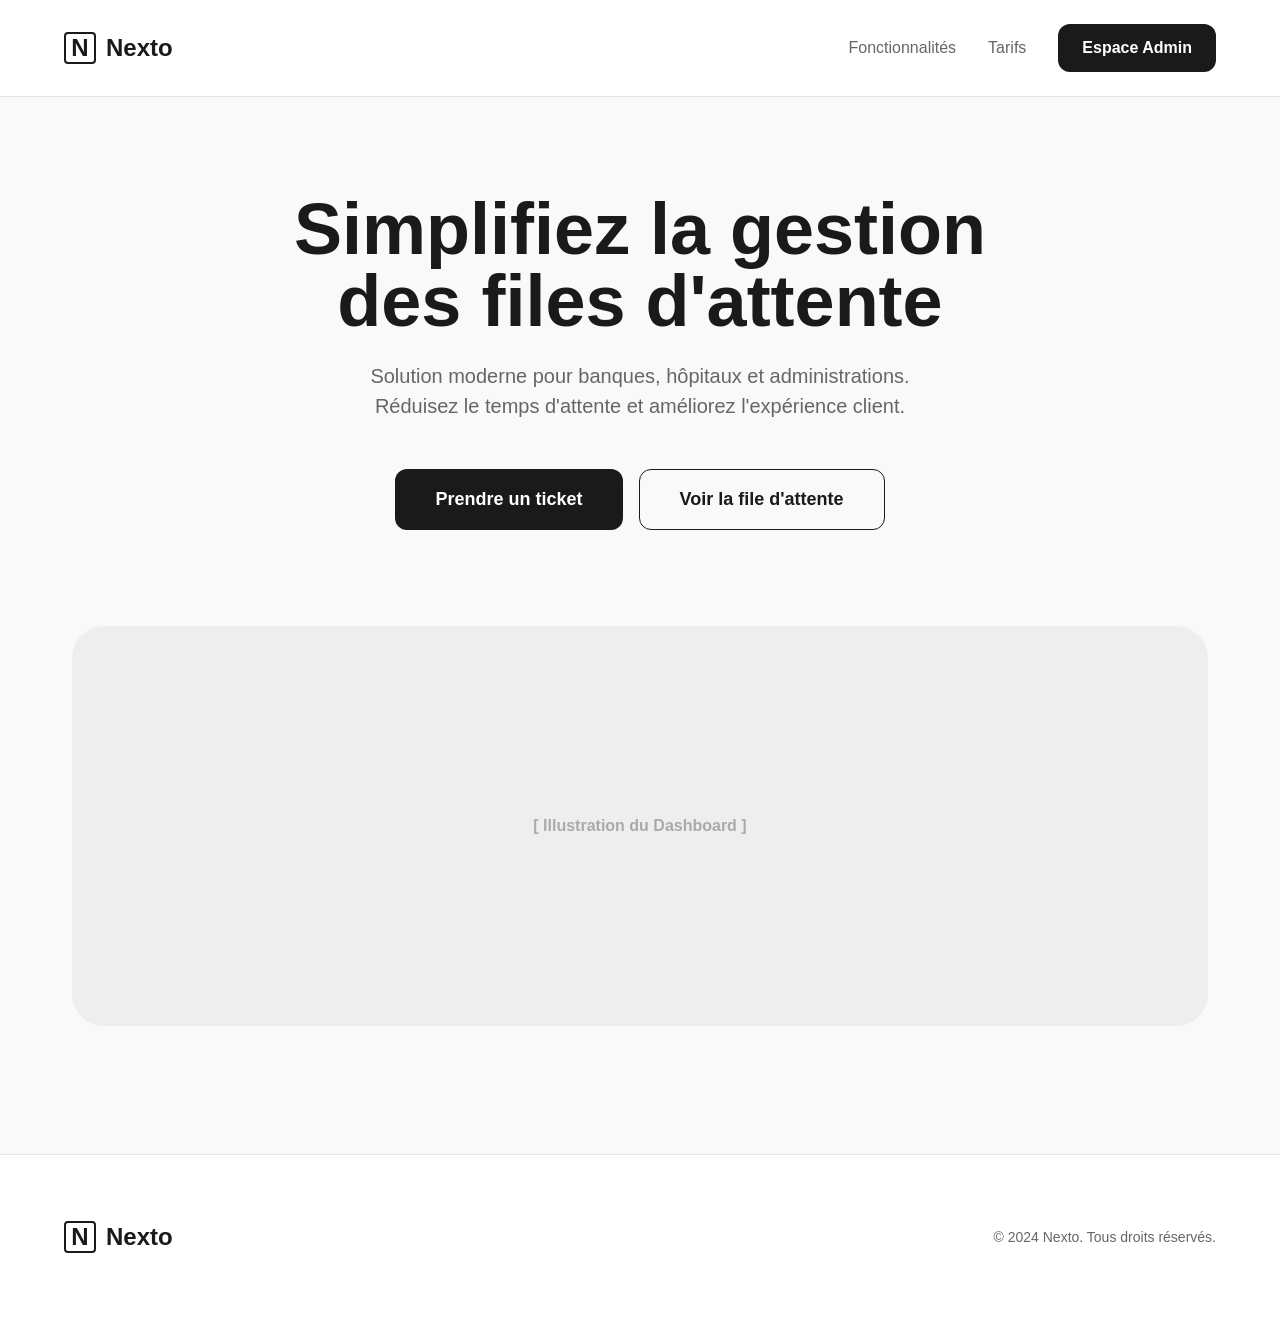
==== commit 692f28ef: "# Please enter the commit message for your changes. Lines starting # with '#' will be ignored, and a" ====
--- a/index.html
+++ b/index.html
@@ -1,255 +1,46 @@
 <!DOCTYPE html>
 <html lang="fr">
 <head>
-  <meta charset="UTF-8" />
-  <meta name="viewport" content="width=device-width, initial-scale=1.0" />
-  <title>Nexto — Gestion des files d'attente</title>
-  <link rel="stylesheet" href="style.css" />
+    <meta charset="UTF-8">
+    <meta name="viewport" content="width=device-width, initial-scale=1.0">
+    <title>Nexto - Gestion de file d'attente</title>
+    <link rel="stylesheet" href="style.css">
 </head>
-<body class="page-landing">
+<body>
+    <header class="header">
+        <a href="index.html" class="logo">
+            <div class="logo-box">N</div> Nexto
+        </a>
+        <nav style="display: flex; gap: 2rem; align-items: center;">
+            <a href="#" style="text-decoration: none; color: var(--text-muted); font-weight: 500;">Fonctionnalités</a>
+            <a href="#" style="text-decoration: none; color: var(--text-muted); font-weight: 500;">Tarifs</a>
+            <a href="admin.html" class="btn btn-primary">Espace Admin</a>
+        </nav>
+    </header>
 
-  <!-- ══════════════════ NAVBAR ══════════════════ -->
-  <nav class="navbar">
-    <div class="nav-inner">
-      <a href="index.html" class="nav-logo">
-        <div class="logo-mark">N</div>
-        Nexto
-      </a>
-      <ul class="nav-links">
-        <li><a href="index.html" class="nav-link active">Accueil</a></li>
-        <li><a href="ticket.html" class="nav-link">Prendre un ticket</a></li>
-        <li><a href="attente.html" class="nav-link">File d'attente</a></li>
-        <li><a href="ecran.html" class="nav-link">Écran TV</a></li>
-        <li><a href="admin.html" class="nav-link">Admin</a></li>
-      </ul>
-      <a href="ticket.html" class="btn btn-primary">Prendre un ticket</a>
-    </div>
-  </nav>
+    <main class="container" style="padding-top: 6rem; text-align: center;">
+        <h1 style="font-size: 4.5rem; font-weight: 900; tracking-tighter; line-height: 1; margin-bottom: 1.5rem;">
+            Simplifiez la gestion <br> des files d'attente
+        </h1>
+        <p style="font-size: 1.25rem; color: var(--text-muted); max-width: 600px; margin: 0 auto 3rem;">
+            Solution moderne pour banques, hôpitaux et administrations. Réduisez le temps d'attente et améliorez l'expérience client.
+        </p>
+        
+        <div style="display: flex; gap: 1rem; justify-content: center;">
+            <a href="ticket.html" class="btn btn-primary" style="padding: 1rem 2.5rem; font-size: 1.125rem;">Prendre un ticket</a>
+            <a href="attente.html" class="btn btn-outline" style="padding: 1rem 2.5rem; font-size: 1.125rem;">Voir la file d'attente</a>
+        </div>
 
-  <!-- ══════════════════ HERO ══════════════════ -->
-  <section class="hero">
-    <div class="hero-grid"></div>
-    <div class="container hero-inner">
+        <div style="margin-top: 6rem; background: #eee; height: 400px; border-radius: 32px; display: flex; align-items: center; justify-content: center; color: #aaa; font-weight: bold;">
+            [ Illustration du Dashboard ]
+        </div>
+    </main>
 
-      <div class="hero-text">
-        <div class="hero-badge">
-          <span class="badge-dot"></span>
-          Services Administratifs
+    <footer style="margin-top: 6rem; padding: 4rem 5%; background: white; border-top: 1px solid var(--border);">
+        <div style="display: flex; justify-content: space-between; align-items: center;">
+            <div class="logo"><div class="logo-box">N</div> Nexto</div>
+            <p style="color: var(--text-muted); font-size: 0.875rem;">© 2024 Nexto. Tous droits réservés.</p>
         </div>
-        <h1 class="hero-title">
-          Simplifiez la gestion des
-          <span class="accent">files d'attente</span>
-          dans votre administration
-        </h1>
-        <p class="hero-sub">
-          Nexto modernise l'accueil des usagers — prise de ticket rapide,
-          affichage en temps réel et gestion simplifiée pour vos agents.
-        </p>
-        <div class="hero-actions">
-          <a href="ticket.html" class="btn btn-cyan btn-lg">Prendre un ticket</a>
-          <a href="ecran.html" class="btn btn-outline-white btn-lg">Voir la démo</a>
-        </div>
-        <div class="hero-stats">
-          <div class="stat">
-            <span class="stat-num">-40%</span>
-            <span class="stat-label">Temps d'attente</span>
-          </div>
-          <div class="stat-sep"></div>
-          <div class="stat">
-            <span class="stat-num">4</span>
-            <span class="stat-label">Services disponibles</span>
-          </div>
-          <div class="stat-sep"></div>
-          <div class="stat">
-            <span class="stat-num">100%</span>
-            <span class="stat-label">En ligne</span>
-          </div>
-        </div>
-      </div>
-
-      <!-- Mockup visuel -->
-      <div class="hero-visual">
-        <div class="mockup">
-          <div class="mockup-bar">
-            <div class="mockup-dot"></div>
-            <div class="mockup-dot"></div>
-            <div class="mockup-dot"></div>
-            <span class="mockup-url">nexto.fr/ticket</span>
-          </div>
-          <div class="mockup-body">
-            <div class="mockup-header-row">
-              <div class="mockup-logo-sm">N</div>
-              <div>
-                <div class="mockup-title-sm">Nexto</div>
-                <div class="mockup-sub-sm">Guichet 2 · Actif</div>
-              </div>
-            </div>
-            <div class="mockup-ticket-box">
-              <div class="mockup-ticket-label">Votre ticket</div>
-              <div class="mockup-ticket-num"><span>B</span>12</div>
-              <div class="mockup-ticket-service">Carte d'identité / Passeport</div>
-            </div>
-            <div class="mockup-infos">
-              <div class="mockup-info-item">
-                <span class="mockup-info-label">Position</span>
-                <span class="mockup-info-val">3ème</span>
-              </div>
-              <div class="mockup-info-item">
-                <span class="mockup-info-label">Attente est.</span>
-                <span class="mockup-info-val">~15 min</span>
-              </div>
-              <div class="mockup-info-item">
-                <span class="mockup-info-label">Guichet</span>
-                <span class="mockup-info-val">G-02</span>
-              </div>
-            </div>
-          </div>
-        </div>
-      </div>
-
-    </div>
-  </section>
-
-  <!-- ══════════════════ FONCTIONNALITÉS ══════════════════ -->
-  <section class="section bg-light">
-    <div class="container">
-      <div class="section-header">
-        <span class="section-label">Fonctionnalités</span>
-        <h2 class="section-title">Tout ce dont vous avez besoin</h2>
-        <p class="section-sub">Une solution complète pour moderniser l'accueil dans vos services administratifs.</p>
-      </div>
-      <div class="features-grid">
-        <div class="feature-card">
-          <div class="feature-icon icon-blue">🎫</div>
-          <h3 class="feature-title">Prise rapide de ticket</h3>
-          <p class="feature-text">L'usager choisit son service et obtient son numéro en quelques secondes.</p>
-        </div>
-        <div class="feature-card">
-          <div class="feature-icon icon-cyan">📺</div>
-          <h3 class="feature-title">Affichage en temps réel</h3>
-          <p class="feature-text">Un écran public affiche le numéro appelé et les derniers passages.</p>
-        </div>
-        <div class="feature-card">
-          <div class="feature-icon icon-green">👨‍💼</div>
-          <h3 class="feature-title">Gestion facile</h3>
-          <p class="feature-text">L'agent appelle le suivant, annule ou réinitialise la file en un clic.</p>
-        </div>
-        <div class="feature-card">
-          <div class="feature-icon icon-orange">⚡</div>
-          <h3 class="feature-title">Réduction des attentes</h3>
-          <p class="feature-text">La file est gérée intelligemment pour fluidifier le flux d'usagers.</p>
-        </div>
-      </div>
-    </div>
-  </section>
-
-  <!-- ══════════════════ COMMENT ÇA MARCHE ══════════════════ -->
-  <section class="section bg-dark">
-    <div class="container">
-      <div class="section-header">
-        <span class="section-label section-label-dark">Comment ça marche</span>
-        <h2 class="section-title color-white">Simple comme bonjour</h2>
-        <p class="section-sub color-muted">4 étapes pour une expérience fluide et sans stress.</p>
-      </div>
-      <div class="steps-grid">
-        <div class="step-card">
-          <div class="step-num">1</div>
-          <h3 class="step-title">Choisissez votre service</h3>
-          <p class="step-text">Sélectionnez le guichet dont vous avez besoin parmi les options disponibles.</p>
-        </div>
-        <div class="step-card">
-          <div class="step-num">2</div>
-          <h3 class="step-title">Prenez votre ticket</h3>
-          <p class="step-text">Votre numéro unique est généré instantanément avec l'heure d'émission.</p>
-        </div>
-        <div class="step-card">
-          <div class="step-num">3</div>
-          <h3 class="step-title">Patientez confortablement</h3>
-          <p class="step-text">Suivez l'avancement sur l'écran public ou consultez la file en ligne.</p>
-        </div>
-        <div class="step-card">
-          <div class="step-num">4</div>
-          <h3 class="step-title">Présentez-vous au guichet</h3>
-          <p class="step-text">Quand votre numéro est appelé, dirigez-vous vers le guichet indiqué.</p>
-        </div>
-      </div>
-    </div>
-  </section>
-
-  <!-- ══════════════════ AVANTAGES ══════════════════ -->
-  <section class="section bg-light">
-    <div class="container">
-      <div class="section-header">
-        <span class="section-label">Avantages</span>
-        <h2 class="section-title">Pourquoi choisir Nexto ?</h2>
-      </div>
-      <div class="adv-grid">
-        <div class="adv-card adv-blue">
-          <div class="adv-icon">⏱️</div>
-          <h3 class="adv-title">Gain de temps</h3>
-          <p class="adv-text">Réduisez de 40% le temps d'attente perçu grâce à une gestion optimisée.</p>
-        </div>
-        <div class="adv-card adv-teal">
-          <div class="adv-icon">🌊</div>
-          <h3 class="adv-title">Fluidité des files</h3>
-          <p class="adv-text">Plus de bousculade ni de confusion. Chaque usager connaît sa place.</p>
-        </div>
-        <div class="adv-card adv-green">
-          <div class="adv-icon">😊</div>
-          <h3 class="adv-title">Meilleure expérience</h3>
-          <p class="adv-text">Un accueil modernisé renforce l'image de votre administration.</p>
-        </div>
-      </div>
-    </div>
-  </section>
-
-  <!-- ══════════════════ CTA ══════════════════ -->
-  <section class="cta-section">
-    <div class="container cta-inner">
-      <h2 class="cta-title">Prêt à moderniser votre accueil ?</h2>
-      <p class="cta-sub">Commencez maintenant, c'est gratuit et sans installation.</p>
-      <a href="ticket.html" class="btn btn-cyan btn-xl">Prendre un ticket maintenant</a>
-    </div>
-  </section>
-
-  <!-- ══════════════════ FOOTER ══════════════════ -->
-  <footer class="footer">
-    <div class="container footer-inner">
-      <div class="footer-brand">
-        <div class="footer-logo">
-          <div class="logo-mark logo-mark-sm">N</div>
-          Nexto
-        </div>
-        <p class="footer-desc">Solution de gestion des files d'attente pour les services administratifs publics.</p>
-      </div>
-      <div class="footer-col">
-        <div class="footer-col-title">Application</div>
-        <a href="ticket.html" class="footer-link">Prendre un ticket</a>
-        <a href="attente.html" class="footer-link">File d'attente</a>
-        <a href="ecran.html" class="footer-link">Écran public</a>
-        <a href="admin.html" class="footer-link">Admin Panel</a>
-      </div>
-      <div class="footer-col">
-        <div class="footer-col-title">Services</div>
-        <span class="footer-link">Carte d'identité</span>
-        <span class="footer-link">Permis de conduire</span>
-        <span class="footer-link">Certificat de résidence</span>
-        <span class="footer-link">Impôts / Taxes</span>
-      </div>
-      <div class="footer-col">
-        <div class="footer-col-title">Contact</div>
-        <span class="footer-link">📧 contact@nexto.fr</span>
-        <span class="footer-link">📞 +33 1 23 45 67 89</span>
-        <span class="footer-link">🏛️ Administration publique</span>
-      </div>
-    </div>
-    <div class="footer-bottom">
-      <div class="container footer-bottom-inner">
-        <span>© 2026 Nexto — TechNova. Tous droits réservés.</span>
-        <span>Projet CodeCraft · Développement Frontend</span>
-      </div>
-    </div>
-  </footer>
-
+    </footer>
 </body>
-</html>+</html>
--- a/style.css
+++ b/style.css
@@ -1,501 +1,216 @@
-/* =============================================
-   NEXTO — style.css
-   Design : Institutionnel moderne
-   Couleurs : Bleu profond + Cyan électrique
-   ============================================= */
-
-/* ── Variables ──────────────────────────────── */
+
 :root {
-  --bg:          #f0f4f9;
-  --bg-white:    #ffffff;
-  --bg-dark:     #0b1629;
-  --bg-dark2:    #0f1f3d;
-  --bg-card:     #ffffff;
-
-  --blue:        #1a3a6b;
-  --blue-mid:    #1e4fa0;
-  --cyan:        #00b4d8;
-  --cyan-light:  #90e0ef;
-  --cyan-glow:   rgba(0,180,216,0.15);
-
-  --green:       #10b981;
-  --orange:      #f59e0b;
-  --red:         #ef4444;
-  --purple:      #8b5cf6;
-
-  --text:        #0b1629;
-  --text-2:      #4a5568;
-  --text-3:      #8896a8;
-  --text-inv:    #f0f6ff;
-
-  --border:      #e2e8f0;
-  --border-dark: rgba(255,255,255,0.1);
-
-  --radius:      12px;
-  --radius-lg:   20px;
-  --radius-xl:   32px;
-}
-
-/* ── Reset ──────────────────────────────────── */
-*, *::before, *::after { box-sizing: border-box; margin: 0; padding: 0; }
-html { scroll-behavior: smooth; }
-body { font-family: 'Segoe UI', system-ui, sans-serif; font-size: 15px; line-height: 1.65; color: var(--text); }
-img  { display: block; max-width: 100%; }
-a    { color: inherit; text-decoration: none; }
-ul   { list-style: none; }
-button { cursor: pointer; border: none; font-family: inherit; }
-
-.container { width: 100%; max-width: 1180px; margin: 0 auto; padding: 0 1.5rem; }
-
-
-/* ══════════════════════════════════════════════
-   NAVBAR
-══════════════════════════════════════════════ */
-.navbar {
-  position: sticky; top: 0; z-index: 100;
-  height: 64px;
-  background: rgba(255,255,255,0.92);
-  backdrop-filter: blur(20px);
-  border-bottom: 1px solid var(--border);
-}
-.nav-inner {
-  display: flex; align-items: center; gap: 1.5rem;
-  height: 100%; max-width: 1180px; margin: 0 auto; padding: 0 1.5rem;
-}
-.nav-logo {
-  display: flex; align-items: center; gap: 0.55rem;
-  font-weight: 800; font-size: 1.3rem; color: var(--blue);
-  flex-shrink: 0;
-}
-.logo-mark {
-  width: 32px; height: 32px; border-radius: 8px;
-  background: linear-gradient(135deg, var(--blue), var(--cyan));
-  display: flex; align-items: center; justify-content: center;
-  color: #fff; font-size: 0.9rem; font-weight: 800;
-}
-.logo-mark-sm { width: 26px; height: 26px; border-radius: 6px; font-size: 0.75rem; }
-.nav-links { display: flex; gap: 0.15rem; margin-right: auto; }
-.nav-link {
-  padding: 0.4rem 0.85rem; border-radius: 8px;
-  font-size: 0.875rem; font-weight: 500; color: var(--text-2);
-  transition: color 0.2s, background 0.2s;
-}
-.nav-link:hover { color: var(--blue); background: var(--cyan-glow); }
-.nav-link.active { color: var(--blue-mid); background: #e8f1ff; }
-.admin-badge-nav {
-  background: #fef3c7; color: #92400e;
-  padding: 0.3rem 0.8rem; border-radius: 8px;
-  font-size: 0.8rem; font-weight: 700;
-}
-
-
-/* ══════════════════════════════════════════════
-   BOUTONS
-══════════════════════════════════════════════ */
+    --primary: #1a1a1a;
+    --secondary: #f9f9f9;
+    --accent: #ffffff;
+    --text-main: #1a1a1a;
+    --text-muted: #666666;
+    --border: #e5e5e5;
+    --success: #22c55e;
+    --warning: #f59e0b;
+    --danger: #ef4444;
+}
+
+* {
+    margin: 0;
+    padding: 0;
+    box-sizing: border-box;
+    font-family: 'Inter', -apple-system, sans-serif;
+}
+
+body {
+    background-color: var(--secondary);
+    color: var(--text-main);
+    line-height: 1.5;
+}
+
+.header {
+    background: var(--accent);
+    padding: 1.5rem 5%;
+    display: flex;
+    justify-content: space-between;
+    align-items: center;
+    border-bottom: 1px solid var(--border);
+    position: sticky;
+    top: 0;
+    z-index: 100;
+}
+
+.logo {
+    font-size: 1.5rem;
+    font-weight: 800;
+    display: flex;
+    align-items: center;
+    gap: 10px;
+    text-decoration: none;
+    color: var(--primary);
+}
+
+.logo-box {
+    width: 32px;
+    height: 32px;
+    border: 2px solid var(--primary);
+    display: flex;
+    align-items: center;
+    justify-content: center;
+    border-radius: 4px;
+}
+
+.container {
+    max-width: 1200px;
+    margin: 0 auto;
+    padding: 2rem;
+}
+
 .btn {
-  display: inline-flex; align-items: center; gap: 0.4rem;
-  padding: 0.55rem 1.25rem; border-radius: 9px;
-  font-size: 0.875rem; font-weight: 600;
-  transition: all 0.2s; white-space: nowrap;
-  border: none; cursor: pointer;
-}
-.btn-primary { background: linear-gradient(135deg,var(--blue-mid),var(--blue)); color: #fff; }
+    display: inline-flex;
+    align-items: center;
+    justify-content: center;
+    padding: 0.75rem 1.5rem;
+    border-radius: 12px;
+    font-weight: 600;
+    text-decoration: none;
+    transition: all 0.2s;
+    cursor: pointer;
+    border: none;
+    font-size: 1rem;
+}
+
+.btn-primary { background: var(--primary); color: var(--accent); }
 .btn-primary:hover { opacity: 0.9; transform: translateY(-1px); }
-.btn-cyan { background: linear-gradient(135deg,var(--cyan),#0096c7); color: #fff; }
-.btn-cyan:hover { opacity: 0.9; transform: translateY(-1px); }
-.btn-green { background: var(--green); color: #fff; }
-.btn-green:hover { background: #0d9669; }
-.btn-red { background: var(--red); color: #fff; }
-.btn-red:hover { background: #dc2626; }
-.btn-orange { background: var(--orange); color: #fff; }
-.btn-orange:hover { background: #d97706; }
-.btn-ghost { background: transparent; border: 1px solid var(--border); color: var(--text-2); }
-.btn-ghost:hover { background: var(--bg); }
-.btn-outline-dark { background: transparent; border: 1.5px solid var(--blue-mid); color: var(--blue-mid); }
-.btn-outline-dark:hover { background: #e8f1ff; }
-.btn-outline-white { background: transparent; border: 1.5px solid rgba(255,255,255,0.4); color: #fff; }
-.btn-outline-white:hover { background: rgba(255,255,255,0.1); }
-.btn-lg  { padding: 0.75rem 1.75rem; font-size: 0.95rem; border-radius: 11px; }
-.btn-xl  { padding: 0.95rem 2.2rem; font-size: 1rem; border-radius: 12px; }
-.btn-full { width: 100%; justify-content: center; }
-
-
-/* ══════════════════════════════════════════════
-   LANDING PAGE
-══════════════════════════════════════════════ */
-.page-landing { background: var(--bg); }
-
-/* Hero */
-.hero {
-  background: linear-gradient(135deg, var(--bg-dark) 0%, var(--bg-dark2) 60%, #0d2a5c 100%);
-  padding: 5rem 0 4rem; position: relative; overflow: hidden;
-}
-.hero::before {
-  content: ''; position: absolute; inset: 0;
-  background: radial-gradient(ellipse 80% 60% at 65% 50%, rgba(0,180,216,0.1) 0%, transparent 60%);
-  pointer-events: none;
-}
-.hero-grid {
-  position: absolute; inset: 0;
-  background-image: linear-gradient(rgba(255,255,255,.03) 1px,transparent 1px), linear-gradient(90deg,rgba(255,255,255,.03) 1px,transparent 1px);
-  background-size: 40px 40px; pointer-events: none;
-}
-.hero-inner { position: relative; z-index: 1; display: grid; grid-template-columns: 1fr 1fr; gap: 3rem; align-items: center; }
-.hero-badge {
-  display: inline-flex; align-items: center; gap: 0.5rem;
-  background: rgba(0,180,216,.15); border: 1px solid rgba(0,180,216,.3);
-  color: var(--cyan-light); border-radius: 50px;
-  font-size: 0.78rem; font-weight: 600; letter-spacing: .05em; text-transform: uppercase;
-  padding: 0.35rem 0.9rem; margin-bottom: 1.2rem;
-}
-.badge-dot { width: 6px; height: 6px; border-radius: 50%; background: var(--cyan); animation: blink 1.5s ease infinite; }
-@keyframes blink { 0%,100%{opacity:1} 50%{opacity:.3} }
-.hero-title { font-size: clamp(1.8rem,3.2vw,2.8rem); font-weight: 800; line-height: 1.15; color: #fff; margin-bottom: 1.1rem; }
-.accent { color: var(--cyan); font-style: italic; }
-.hero-sub { color: rgba(240,246,255,.65); font-size: 1rem; margin-bottom: 2rem; max-width: 480px; }
-.hero-actions { display: flex; gap: 1rem; flex-wrap: wrap; margin-bottom: 2.5rem; }
-.hero-stats { display: flex; align-items: center; gap: 1.5rem; }
-.stat { text-align: center; }
-.stat-num { display: block; font-size: 1.5rem; font-weight: 800; color: var(--cyan); }
-.stat-label { font-size: 0.78rem; color: rgba(255,255,255,.45); }
-.stat-sep { width: 1px; height: 36px; background: rgba(255,255,255,.1); }
-
-/* Mockup */
-.hero-visual { display: flex; justify-content: center; }
-.mockup { background: rgba(255,255,255,.06); border: 1px solid rgba(255,255,255,.12); border-radius: var(--radius-xl); overflow: hidden; width: 100%; max-width: 360px; }
-.mockup-bar { background: rgba(0,0,0,.3); padding: 10px 14px; display: flex; align-items: center; gap: 6px; }
-.mockup-dot { width: 10px; height: 10px; border-radius: 50%; background: rgba(255,255,255,.2); }
-.mockup-url { margin-left: auto; font-size: 11px; color: rgba(255,255,255,.4); }
-.mockup-body { padding: 1.5rem; }
-.mockup-header-row { display: flex; align-items: center; gap: 0.7rem; margin-bottom: 1.25rem; }
-.mockup-logo-sm { width: 32px; height: 32px; border-radius: 8px; background: linear-gradient(135deg,var(--blue-mid),var(--cyan)); display: flex; align-items: center; justify-content: center; color: #fff; font-weight: 800; font-size: 0.85rem; }
-.mockup-title-sm { color: #fff; font-weight: 700; font-size: 0.9rem; }
-.mockup-sub-sm { color: rgba(255,255,255,.45); font-size: 0.75rem; }
-.mockup-ticket-box { background: linear-gradient(135deg,rgba(0,180,216,.18),rgba(30,79,160,.18)); border: 1px solid rgba(0,180,216,.3); border-radius: 14px; padding: 1.25rem; text-align: center; margin-bottom: 0.9rem; }
-.mockup-ticket-label { color: rgba(255,255,255,.5); font-size: 0.72rem; text-transform: uppercase; letter-spacing: .08em; margin-bottom: 0.4rem; }
-.mockup-ticket-num { font-size: 3.2rem; font-weight: 800; color: #fff; line-height: 1; }
-.mockup-ticket-num span { color: var(--cyan); }
-.mockup-ticket-service { color: rgba(255,255,255,.55); font-size: 0.8rem; margin-top: 0.35rem; }
-.mockup-infos { display: flex; gap: 0.5rem; }
-.mockup-info-item { flex: 1; background: rgba(255,255,255,.06); border-radius: 8px; padding: 0.55rem; text-align: center; }
-.mockup-info-label { display: block; color: rgba(255,255,255,.4); font-size: 0.68rem; margin-bottom: 2px; }
-.mockup-info-val { color: #fff; font-weight: 700; font-size: 0.88rem; }
-
-/* Sections communes */
-.section { padding: 5rem 0; }
-.bg-light { background: var(--bg); }
-.bg-dark  { background: var(--bg-dark); }
-.section-header { text-align: center; margin-bottom: 3rem; }
-.section-label { display: inline-block; font-size: .72rem; font-weight: 700; letter-spacing: .12em; text-transform: uppercase; color: var(--blue-mid); background: #e8f1ff; padding: .28rem .75rem; border-radius: 50px; margin-bottom: .6rem; }
-.section-label-dark { background: rgba(0,180,216,.15); color: var(--cyan-light); }
-.section-title { font-size: clamp(1.6rem,2.5vw,2.1rem); font-weight: 800; margin-bottom: .6rem; }
-.section-sub { color: var(--text-2); font-size: 0.95rem; max-width: 480px; margin: 0 auto; }
-.color-white { color: #fff; }
-.color-muted { color: rgba(255,255,255,.5); }
-
-/* Features */
-.features-grid { display: grid; grid-template-columns: repeat(auto-fit,minmax(230px,1fr)); gap: 1.25rem; }
-.feature-card { background: var(--bg-card); border: 1px solid var(--border); border-radius: var(--radius-lg); padding: 1.75rem; transition: transform .2s, box-shadow .2s, border-color .2s; }
-.feature-card:hover { transform: translateY(-4px); box-shadow: 0 12px 30px rgba(11,22,41,.1); border-color: var(--cyan); }
-.feature-icon { width: 50px; height: 50px; border-radius: 13px; display: flex; align-items: center; justify-content: center; font-size: 1.4rem; margin-bottom: 1rem; }
-.icon-blue   { background: #e8f1ff; }
-.icon-cyan   { background: rgba(0,180,216,.1); }
-.icon-green  { background: rgba(16,185,129,.1); }
-.icon-orange { background: rgba(245,158,11,.1); }
-.feature-title { font-size: 0.95rem; font-weight: 700; margin-bottom: .45rem; }
-.feature-text  { color: var(--text-2); font-size: 0.875rem; }
-
-/* Steps */
-.steps-grid { display: grid; grid-template-columns: repeat(auto-fit,minmax(200px,1fr)); gap: 2rem; }
-.step-card  { text-align: center; }
-.step-num   { width: 52px; height: 52px; border-radius: 50%; background: linear-gradient(135deg,var(--cyan),var(--blue-mid)); color: #fff; font-size: 1.15rem; font-weight: 800; display: flex; align-items: center; justify-content: center; margin: 0 auto 1rem; box-shadow: 0 0 0 8px rgba(0,180,216,.12); }
-.step-title { color: #fff; font-weight: 700; font-size: 0.92rem; margin-bottom: .35rem; }
-.step-text  { color: rgba(255,255,255,.45); font-size: 0.84rem; }
-
-/* Avantages */
-.adv-grid { display: grid; grid-template-columns: repeat(3,1fr); gap: 1.25rem; }
-.adv-card { border-radius: var(--radius-lg); padding: 2rem; color: #fff; position: relative; overflow: hidden; }
-.adv-card::before { content: ''; position: absolute; top: -25px; right: -25px; width: 90px; height: 90px; border-radius: 50%; background: rgba(255,255,255,.07); }
-.adv-blue  { background: linear-gradient(135deg,var(--blue),var(--blue-mid)); }
-.adv-teal  { background: linear-gradient(135deg,#0e7490,#0096c7); }
-.adv-green { background: linear-gradient(135deg,#065f46,#059669); }
-.adv-icon  { font-size: 1.8rem; margin-bottom: .65rem; }
-.adv-title { font-weight: 700; font-size: 1rem; margin-bottom: .35rem; }
-.adv-text  { color: rgba(255,255,255,.65); font-size: 0.875rem; }
-
-/* CTA */
-.cta-section { background: linear-gradient(135deg,var(--blue-mid),var(--blue)); padding: 4rem 0; }
-.cta-inner  { text-align: center; }
-.cta-title  { font-size: clamp(1.5rem,2.5vw,2rem); font-weight: 800; color: #fff; margin-bottom: .75rem; }
-.cta-sub    { color: rgba(255,255,255,.65); margin-bottom: 2rem; }
-
-/* Footer */
-.footer { background: var(--bg-dark); border-top: 1px solid rgba(255,255,255,.06); padding: 3.5rem 0 0; }
-.footer-inner { display: grid; grid-template-columns: 1.6fr repeat(3,1fr); gap: 3rem; margin-bottom: 2.5rem; }
-.footer-brand {}
-.footer-logo { display: flex; align-items: center; gap: .5rem; color: #fff; font-weight: 800; font-size: 1.15rem; margin-bottom: .65rem; }
-.footer-desc { color: rgba(255,255,255,.4); font-size: .84rem; line-height: 1.7; }
-.footer-col { }
-.footer-col-title { color: #fff; font-weight: 700; font-size: .84rem; margin-bottom: .85rem; }
-.footer-link { display: block; color: rgba(255,255,255,.4); font-size: .84rem; padding: .22rem 0; transition: color .2s; }
-.footer-link:hover { color: var(--cyan); }
-.footer-bottom { border-top: 1px solid rgba(255,255,255,.06); padding: 1.25rem 0; }
-.footer-bottom-inner { display: flex; justify-content: space-between; align-items: center; color: rgba(255,255,255,.28); font-size: .8rem; }
-.footer-simple { background: var(--bg-dark); border-top: 1px solid rgba(255,255,255,.06); padding: 1.25rem; text-align: center; color: rgba(255,255,255,.3); font-size: .8rem; }
-
-
-/* ══════════════════════════════════════════════
-   PAGES INTERNES (fond clair)
-══════════════════════════════════════════════ */
-.page-inner { background: var(--bg); min-height: 100vh; display: flex; flex-direction: column; }
-.page-inner main { flex: 1; }
-
-
-/* ══════════════════════════════════════════════
-   PAGE TICKET
-══════════════════════════════════════════════ */
-.ticket-page { padding: 3rem 1.5rem 4rem; max-width: 700px; margin: 0 auto; }
-.ticket-welcome { text-align: center; margin-bottom: 2.5rem; }
-.ticket-icon-wrap { font-size: 2.5rem; margin-bottom: 0.75rem; }
-.ticket-welcome-title { font-size: 1.75rem; font-weight: 800; color: var(--blue); margin-bottom: 0.4rem; }
-.ticket-welcome-sub   { color: var(--text-2); }
-.ticket-step-label    { font-size: .78rem; font-weight: 700; text-transform: uppercase; letter-spacing: .08em; color: var(--text-3); margin-bottom: .75rem; }
-
-/* Grille services */
-.services-grid { display: grid; grid-template-columns: 1fr 1fr; gap: 1rem; margin-bottom: 2rem; }
-.service-card input[type="radio"] { position: absolute; opacity: 0; width: 0; height: 0; }
-.service-card { position: relative; cursor: pointer; }
-.service-card-inner {
-  background: var(--bg-card); border: 2px solid var(--border);
-  border-radius: var(--radius-lg); padding: 1.5rem 1rem;
-  text-align: center; transition: all .2s; position: relative;
-}
-.service-card-inner:hover { border-color: var(--cyan); box-shadow: 0 0 0 4px rgba(0,180,216,.1); transform: translateY(-2px); }
-.service-card input:checked + .service-card-inner { border-color: var(--blue-mid); background: #e8f1ff; box-shadow: 0 0 0 4px rgba(30,79,160,.1); }
-.service-icon   { font-size: 2rem; margin-bottom: .65rem; }
-.service-name   { font-weight: 700; font-size: .875rem; color: var(--text); margin-bottom: .25rem; }
-.service-desc   { font-size: .75rem; color: var(--text-3); }
-.service-letter {
-  position: absolute; bottom: 10px; right: 12px;
-  width: 20px; height: 20px; border-radius: 50%;
-  background: var(--border); color: var(--text-3);
-  font-size: .72rem; font-weight: 700;
-  display: flex; align-items: center; justify-content: center;
-}
-.check-mark {
-  position: absolute; top: 10px; right: 10px;
-  width: 22px; height: 22px; border-radius: 50%;
-  background: var(--blue-mid); color: #fff;
-  font-size: .72rem; font-weight: 700;
-  display: none; align-items: center; justify-content: center;
-}
-.service-card input:checked + .service-card-inner .check-mark { display: flex; }
-.service-card input:checked + .service-card-inner .service-letter { display: none; }
-
-.ticket-action-wrap { margin-bottom: 2.5rem; }
-.ticket-info-box {
-  display: flex; align-items: flex-start; gap: .5rem;
-  background: rgba(0,180,216,.08); border: 1px solid rgba(0,180,216,.2);
-  border-radius: 10px; padding: .8rem 1.1rem; margin-top: 1rem;
-  font-size: .85rem; color: var(--blue-mid);
-}
-.info-icon { flex-shrink: 0; }
-
-/* Temps estimés */
-.wait-estimates { background: var(--bg-card); border: 1px solid var(--border); border-radius: var(--radius-lg); padding: 1.5rem; }
-.wait-title { font-weight: 700; font-size: .9rem; margin-bottom: 1rem; }
-.wait-grid  { display: flex; flex-direction: column; gap: .6rem; }
-.wait-item  { display: flex; align-items: center; gap: .75rem; padding: .6rem .75rem; background: var(--bg); border-radius: 9px; }
-.wait-badge { width: 28px; height: 28px; border-radius: 50%; display: flex; align-items: center; justify-content: center; font-size: .78rem; font-weight: 800; flex-shrink: 0; }
-.wait-badge-green  { background: rgba(16,185,129,.15); color: #065f46; }
-.wait-badge-blue   { background: rgba(30,79,160,.15);  color: var(--blue); }
-.wait-badge-orange { background: rgba(245,158,11,.15); color: #92400e; }
-.wait-badge-purple { background: rgba(139,92,246,.15); color: #5b21b6; }
-.wait-service { flex: 1; font-size: .84rem; color: var(--text-2); }
-.wait-time    { font-size: .84rem; font-weight: 700; color: var(--text); }
-
-
-/* ══════════════════════════════════════════════
-   PAGE TICKET GÉNÉRÉ
-══════════════════════════════════════════════ */
-.genere-page { display: flex; flex-direction: column; align-items: center; padding: 3rem 1.5rem 4rem; }
-.genere-card {
-  background: var(--bg-card); border: 1px solid var(--border);
-  border-radius: var(--radius-xl); padding: 2.75rem 2.25rem;
-  text-align: center; max-width: 460px; width: 100%;
-  box-shadow: 0 20px 60px rgba(11,22,41,.12);
-}
-.genere-check         { font-size: 2.5rem; margin-bottom: .75rem; }
-.genere-success-label { font-size: .78rem; font-weight: 700; text-transform: uppercase; letter-spacing: .1em; color: var(--green); margin-bottom: .75rem; }
-.genere-ticket-num    { font-size: 5.5rem; font-weight: 800; line-height: 1; color: var(--blue); margin: .75rem 0; }
-.ticket-letter        { color: var(--cyan); }
-.genere-service-badge { display: inline-flex; align-items: center; gap: .4rem; background: var(--bg); border: 1px solid var(--border); border-radius: 50px; padding: .4rem 1rem; font-size: .875rem; font-weight: 600; color: var(--text-2); margin-bottom: 1.5rem; }
-.genere-infos         { background: var(--bg); border-radius: var(--radius); padding: 1rem; margin-bottom: 1.25rem; display: flex; flex-direction: column; gap: .5rem; }
-.genere-info-row      { display: flex; justify-content: space-between; align-items: center; font-size: .875rem; }
-.genere-info-label    { color: var(--text-2); }
-.genere-info-val      { font-weight: 700; color: var(--text); }
-.genere-wait-msg      { background: rgba(245,158,11,.1); border: 1px solid rgba(245,158,11,.25); border-radius: 10px; padding: .8rem 1rem; font-size: .875rem; color: #92400e; font-weight: 500; margin-bottom: 1rem; }
-.genere-important     { font-size: .82rem; color: var(--text-3); margin-bottom: 1.5rem; line-height: 1.6; }
-.genere-actions       { display: flex; gap: .65rem; justify-content: center; flex-wrap: wrap; }
-.genere-other         { margin-top: 1.5rem; text-align: center; }
-.genere-other p       { color: var(--text-3); font-size: .875rem; margin-bottom: .6rem; }
-
-
-/* ══════════════════════════════════════════════
-   ÉCRAN TV
-══════════════════════════════════════════════ */
-.page-ecran   { background: var(--bg-dark); min-height: 100vh; display: flex; flex-direction: column; color: #fff; }
-.ecran-header { background: var(--bg-dark2); border-bottom: 1px solid rgba(255,255,255,.06); padding: 1rem 2rem; display: flex; align-items: center; justify-content: space-between; }
-.ecran-logo   { display: flex; align-items: center; gap: .6rem; font-weight: 700; font-size: 1rem; }
-.ecran-nav-links { display: flex; gap: 1rem; }
-.ecran-nav-link { color: rgba(255,255,255,.4); font-size: .85rem; transition: color .2s; }
-.ecran-nav-link:hover { color: var(--cyan); }
-.ecran-clock  { color: var(--cyan); font-size: 1.15rem; font-weight: 700; font-variant-numeric: tabular-nums; }
-
-/* Ticker */
-.ticker-wrap    { background: rgba(0,180,216,.08); border-top: 1px solid rgba(0,180,216,.15); border-bottom: 1px solid rgba(0,180,216,.15); padding: .55rem 0; overflow: hidden; white-space: nowrap; }
-.ticker-content { display: inline-block; color: var(--cyan); font-size: .84rem; font-weight: 500; animation: ticker 22s linear infinite; padding-left: 100%; }
-@keyframes ticker { from { transform: translateX(0); } to { transform: translateX(-100%); } }
-
-/* Corps écran */
-.ecran-body { flex: 1; display: grid; grid-template-columns: 1fr 1fr; }
-.ecran-current { display: flex; flex-direction: column; align-items: center; justify-content: center; padding: 3rem; border-right: 1px solid rgba(255,255,255,.06); }
-.ecran-current-label { font-size: .78rem; font-weight: 700; letter-spacing: .14em; text-transform: uppercase; color: rgba(255,255,255,.35); margin-bottom: 1rem; }
-.ecran-current-num   { font-size: clamp(6rem,13vw,10rem); font-weight: 800; color: #fff; line-height: 1; }
-.ecran-letter        { color: var(--cyan); }
-.ecran-guichet-badge { display: inline-flex; align-items: center; gap: .4rem; background: rgba(0,180,216,.12); border: 1px solid rgba(0,180,216,.25); border-radius: 50px; padding: .5rem 1.25rem; color: var(--cyan-light); font-weight: 600; margin-top: 1.1rem; font-size: .9rem; }
-.ecran-current-service { color: rgba(255,255,255,.5); font-size: .875rem; margin-top: .4rem; }
-.ecran-msg           { color: rgba(255,255,255,.35); font-size: .84rem; margin-top: .5rem; font-style: italic; }
-.ecran-right         { padding: 2rem; display: flex; flex-direction: column; gap: 1.5rem; }
-.ecran-right-label   { font-size: .72rem; font-weight: 700; letter-spacing: .12em; text-transform: uppercase; color: rgba(255,255,255,.35); margin-bottom: 1rem; }
-.ecran-recent-list   { display: flex; flex-direction: column; gap: .55rem; }
-.ecran-recent-item   { display: flex; align-items: center; justify-content: space-between; background: rgba(255,255,255,.04); border: 1px solid rgba(255,255,255,.07); border-radius: 12px; padding: .85rem 1rem; }
-.ecran-recent-num    { font-size: 1.35rem; font-weight: 800; }
-.ecran-recent-service{ color: rgba(255,255,255,.4); font-size: .8rem; }
-.ecran-badge         { font-size: .7rem; font-weight: 700; padding: .25rem .65rem; border-radius: 50px; }
-.ecran-badge-done    { background: rgba(16,185,129,.15); border: 1px solid rgba(16,185,129,.25); color: #6ee7b7; }
-.ecran-waiting-box   { background: rgba(255,255,255,.04); border-radius: 14px; padding: 1.25rem; text-align: center; margin-top: auto; }
-.ecran-waiting-num   { font-size: 2.5rem; font-weight: 800; color: var(--orange); }
-.ecran-waiting-label { color: rgba(255,255,255,.35); font-size: .78rem; margin-top: .2rem; }
-
-
-/* ══════════════════════════════════════════════
-   PAGE FILE D'ATTENTE
-══════════════════════════════════════════════ */
-.queue-page { padding: 2.5rem 0 4rem; }
-.queue-header { display: flex; align-items: flex-start; justify-content: space-between; margin-bottom: 1.75rem; flex-wrap: wrap; gap: 1rem; }
-.queue-title  { font-size: 1.65rem; font-weight: 800; color: var(--blue); }
-.queue-sub    { color: var(--text-3); font-size: .84rem; margin-top: .2rem; }
-.queue-header-actions { display: flex; gap: .65rem; }
-.queue-stats  { display: flex; gap: 1rem; margin-bottom: 1.75rem; flex-wrap: wrap; }
-.queue-stat-card { background: var(--bg-card); border: 1px solid var(--border); border-radius: var(--radius); padding: .85rem 1.25rem; text-align: center; min-width: 100px; }
-.queue-stat-num   { font-size: 1.5rem; font-weight: 800; }
-.queue-stat-label { font-size: .72rem; color: var(--text-3); margin-top: .15rem; }
-
-/* Tableau */
-.table-wrap   { background: var(--bg-card); border: 1px solid var(--border); border-radius: var(--radius-lg); overflow: hidden; }
-.queue-table  { width: 100%; border-collapse: collapse; }
-.queue-table th { background: #f7f9fc; padding: .8rem 1.2rem; text-align: left; font-size: .74rem; font-weight: 700; letter-spacing: .06em; text-transform: uppercase; color: var(--text-3); border-bottom: 1px solid var(--border); }
-.queue-table td { padding: .9rem 1.2rem; border-bottom: 1px solid var(--border); font-size: .875rem; }
-.queue-table tr:last-child td { border-bottom: none; }
-.queue-table tr:hover td { background: #f7f9fc; }
-.row-done td      { opacity: .6; }
-.row-cancelled td { opacity: .5; }
-.row-current td   { background: rgba(0,180,216,.04); }
-.ticket-num-cell  { font-weight: 800; font-size: 1rem; color: var(--blue); }
-
-/* Badges statut */
-.badge-status   { display: inline-flex; align-items: center; gap: .3rem; padding: .28rem .72rem; border-radius: 50px; font-size: .72rem; font-weight: 700; }
-.badge-status::before { content: ''; width: 5px; height: 5px; border-radius: 50%; flex-shrink: 0; }
-.badge-waiting  { background: rgba(245,158,11,.12); color: #92400e; }
-.badge-waiting::before { background: var(--orange); }
-.badge-current  { background: var(--cyan-glow); color: #0e7490; }
-.badge-current::before { background: var(--cyan); }
-.badge-done     { background: rgba(16,185,129,.12); color: #065f46; }
-.badge-done::before { background: var(--green); }
-.badge-cancelled { background: rgba(239,68,68,.1); color: #991b1b; }
-.badge-cancelled::before { background: var(--red); }
-.table-footer { display: flex; justify-content: space-between; align-items: center; margin-top: 1.1rem; flex-wrap: wrap; gap: .75rem; }
-.table-note   { font-size: .8rem; color: var(--text-3); }
-
-/* Couleurs stat */
-.color-orange { color: var(--orange); }
-.color-cyan   { color: var(--cyan); }
-.color-green  { color: var(--green); }
-.color-blue   { color: var(--blue-mid); }
-
-
-/* ══════════════════════════════════════════════
-   ADMIN PANEL
-══════════════════════════════════════════════ */
-.admin-page   { padding: 2.5rem 0 4rem; }
-.admin-header { display: flex; align-items: flex-start; justify-content: space-between; margin-bottom: 2rem; flex-wrap: wrap; gap: 1rem; }
-.admin-title  { font-size: 1.65rem; font-weight: 800; color: var(--blue); }
-.admin-sub    { color: var(--text-3); font-size: .84rem; margin-top: .2rem; }
-.admin-header-links { display: flex; gap: .65rem; }
-.admin-grid   { display: grid; grid-template-columns: 1fr 1fr; gap: 1.25rem; }
-.admin-card   { background: var(--bg-card); border: 1px solid var(--border); border-radius: var(--radius-lg); padding: 1.6rem; }
-.admin-card-title  { font-weight: 700; font-size: .88rem; color: var(--text-2); margin-bottom: 1.15rem; }
-.admin-card-current { border-top: 3px solid var(--cyan); }
-.admin-current-num  { font-size: 3.75rem; font-weight: 800; color: var(--blue); line-height: 1; }
-.admin-letter       { color: var(--cyan); }
-.admin-current-chips { display: flex; flex-wrap: wrap; gap: .5rem; margin-top: .75rem; }
-.admin-chip   { background: var(--bg); border: 1px solid var(--border); border-radius: 8px; padding: .35rem .75rem; font-size: .8rem; color: var(--text-2); }
-.admin-actions { display: flex; flex-wrap: wrap; gap: .65rem; margin-top: 1.25rem; }
-
-/* Statistiques */
-.admin-stats-grid { display: grid; grid-template-columns: 1fr 1fr; gap: .65rem; margin-bottom: 1.25rem; }
-.admin-stat   { background: var(--bg); border-radius: 10px; padding: .85rem; text-align: center; }
-.admin-stat-num   { font-size: 1.75rem; font-weight: 800; }
-.admin-stat-label { font-size: .72rem; color: var(--text-3); margin-top: .15rem; }
-
-/* Jauges */
-.admin-gauge-title { font-size: .8rem; font-weight: 700; color: var(--text-3); margin-bottom: .65rem; text-transform: uppercase; letter-spacing: .06em; }
-.gauge-row    { display: flex; align-items: center; gap: .65rem; margin-bottom: .55rem; }
-.gauge-label  { font-size: .78rem; color: var(--text-2); min-width: 120px; }
-.gauge-bar    { flex: 1; height: 7px; background: var(--border); border-radius: 50px; overflow: hidden; }
-.gauge-fill   { height: 100%; border-radius: 50px; transition: width .4s ease; }
-.gauge-blue   { background: var(--blue-mid); }
-.gauge-cyan   { background: var(--cyan); }
-.gauge-green  { background: var(--green); }
-.gauge-orange { background: var(--orange); }
-.gauge-val    { font-size: .78rem; font-weight: 700; color: var(--text); min-width: 16px; text-align: right; }
-
-/* Liste d'attente admin */
-.admin-waiting-list { display: flex; flex-direction: column; gap: .5rem; }
-.admin-waiting-item { display: flex; align-items: center; justify-content: space-between; padding: .75rem .85rem; background: var(--bg); border-radius: 10px; }
-.admin-waiting-left { display: flex; align-items: center; gap: .75rem; }
-.admin-waiting-badge { width: 24px; height: 24px; border-radius: 50%; background: rgba(30,79,160,.12); color: var(--blue-mid); font-size: .78rem; font-weight: 700; display: flex; align-items: center; justify-content: center; flex-shrink: 0; }
-.admin-waiting-num  { font-weight: 800; font-size: .92rem; color: var(--blue); }
-.admin-waiting-service { font-size: .78rem; color: var(--text-3); }
-.admin-waiting-time { font-size: .8rem; color: var(--text-3); }
-
-/* Historique */
-.admin-history { display: flex; flex-direction: column; gap: .4rem; max-height: 260px; overflow-y: auto; }
-.history-item  { display: flex; align-items: center; justify-content: space-between; padding: .6rem .8rem; background: var(--bg); border-radius: 8px; flex-wrap: wrap; gap: .4rem; }
-.history-num   { font-weight: 700; color: var(--text-2); font-size: .875rem; }
-.history-service { flex: 1; font-size: .8rem; color: var(--text-3); }
-.history-time  { font-size: .78rem; color: var(--text-3); }
-
-
-/* ══════════════════════════════════════════════
-   RESPONSIVE
-══════════════════════════════════════════════ */
-@media (max-width: 900px) {
-  .hero-inner    { grid-template-columns: 1fr; }
-  .hero-visual   { display: none; }
-  .footer-inner  { grid-template-columns: 1fr 1fr; }
-  .adv-grid      { grid-template-columns: 1fr 1fr; }
-  .admin-grid    { grid-template-columns: 1fr; }
-  .ecran-body    { grid-template-columns: 1fr; }
-}
-
-@media (max-width: 640px) {
-  .nav-links     { display: none; }
-  .services-grid { grid-template-columns: 1fr; }
-  .adv-grid      { grid-template-columns: 1fr; }
-  .footer-inner  { grid-template-columns: 1fr; }
-  .queue-stats   { flex-wrap: wrap; }
-  .hero-stats    { flex-wrap: wrap; gap: 1rem; }
-  .hero-actions  { flex-direction: column; }
-}+
+.btn-outline { border: 1px solid var(--primary); color: var(--primary); background: transparent; }
+.btn-outline:hover { background: #f0f0f0; }
+
+.card {
+    background: var(--accent);
+    border-radius: 24px;
+    border: 1px solid var(--border);
+    padding: 2rem;
+    box-shadow: 0 4px 6px -1px rgba(0, 0, 0, 0.05);
+}
+
+.service-grid {
+    display: grid;
+    gap: 1rem;
+    margin: 2rem 0;
+}
+
+.service-card {
+    position: relative;
+    cursor: pointer;
+}
+
+.service-card input {
+    position: absolute;
+    opacity: 0;
+}
+
+.service-content {
+    display: flex;
+    align-items: center;
+    padding: 1.5rem;
+    border: 2px solid var(--border);
+    border-radius: 16px;
+    transition: all 0.2s;
+}
+
+.service-icon {
+    width: 48px;
+    height: 48px;
+    background: var(--secondary);
+    border-radius: 12px;
+    display: flex;
+    align-items: center;
+    justify-content: center;
+    margin-right: 1.5rem;
+    font-size: 1.5rem;
+}
+
+.service-card input:checked + .service-content {
+    border-color: var(--primary);
+    background: #f8f8f8;
+    box-shadow: 0 0 0 1px var(--primary);
+}
+
+.gauge-wrapper {
+    margin: 1rem 0;
+}
+
+.gauge-label {
+    display: flex;
+    justify-content: space-between;
+    font-size: 0.875rem;
+    margin-bottom: 0.5rem;
+    font-weight: 600;
+}
+
+.gauge-bg {
+    height: 8px;
+    background: #eee;
+    border-radius: 4px;
+    overflow: hidden;
+}
+
+.gauge-fill {
+    height: 100%;
+    background: var(--primary);
+    border-radius: 4px;
+}
+
+.ticker {
+    background: var(--primary);
+    color: white;
+    padding: 12px 0;
+    position: fixed;
+    bottom: 0;
+    width: 100%;
+    overflow: hidden;
+    white-space: nowrap;
+}
+
+.ticker-content {
+    display: inline-block;
+    padding-left: 100%;
+    animation: ticker-scroll 30s linear infinite;
+    font-weight: 600;
+    letter-spacing: 1px;
+}
+
+@keyframes ticker-scroll {
+    0% { transform: translate3d(0, 0, 0); }
+    100% { transform: translate3d(-100%, 0, 0); }
+}
+
+.data-table {
+    width: 100%;
+    border-collapse: collapse;
+}
+
+.data-table th {
+    text-align: left;
+    padding: 1rem;
+    background: #fafafa;
+    font-size: 0.75rem;
+    text-transform: uppercase;
+    letter-spacing: 1px;
+    color: var(--text-muted);
+    border-bottom: 1px solid var(--border);
+}
+
+.data-table td {
+    padding: 1rem;
+    border-bottom: 1px solid var(--border);
+}
+
+.status-pill {
+    padding: 4px 12px;
+    border-radius: 20px;
+    font-size: 0.75rem;
+    font-weight: 700;
+    text-transform: uppercase;
+}
+
+.status-active { background: #dcfce7; color: #166534; }
+.status-pending { background: #fef9c3; color: #854d0e; }
+.status-done { background: #f3f4f6; color: #4b5563; }
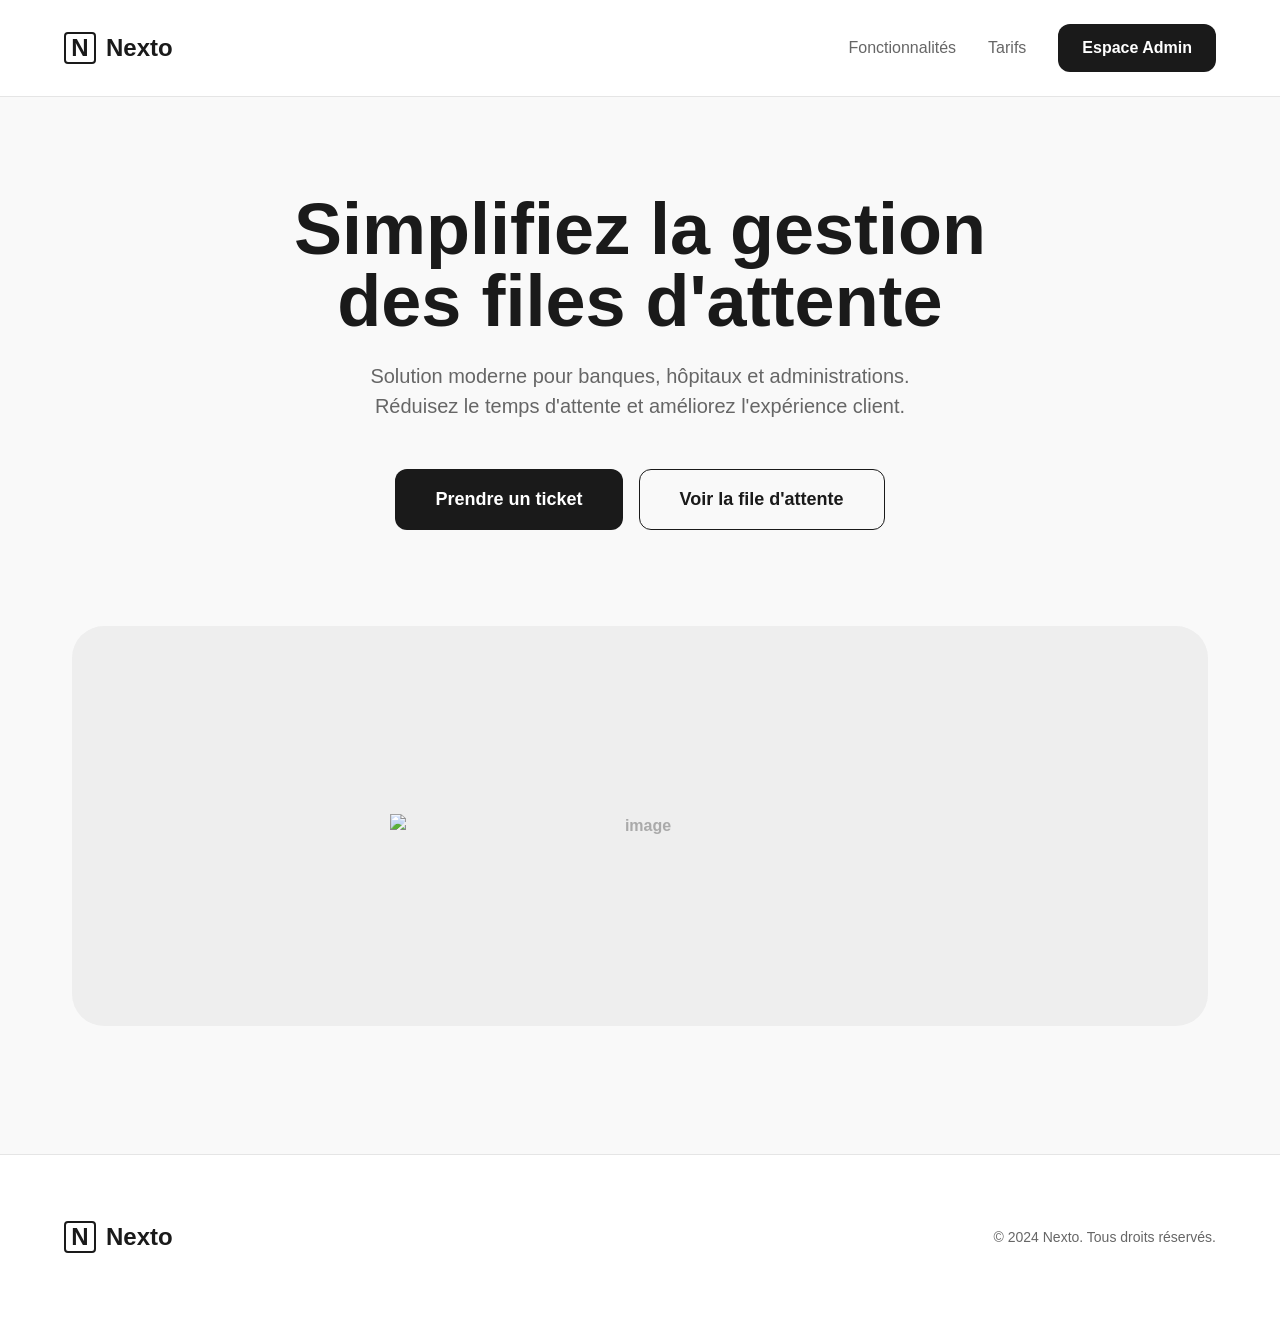
==== commit 1a23217b: "# Please enter the commit message for your changes. Lines starting # with '#' will be ignored, and a" ====
--- a/index.html
+++ b/index.html
@@ -31,8 +31,8 @@
             <a href="attente.html" class="btn btn-outline" style="padding: 1rem 2.5rem; font-size: 1.125rem;">Voir la file d'attente</a>
         </div>
 
-        <div style="margin-top: 6rem; background: #eee; height: 400px; border-radius: 32px; display: flex; align-items: center; justify-content: center; color: #aaa; font-weight: bold;">
-            [ Illustration du Dashboard ]
+        <div style="margin-top: 6rem;background ; background: #eee; height: 400px; border-radius: 32px; display: flex; align-items: center; justify-content: center; color: #aaa; font-weight: bold;">
+        <img style="width: 500px;" src="https://resa.aero/wp-content/uploads/2022/05/PAXTRACK_JOURNEY.png" alt="image">
         </div>
     </main>
 
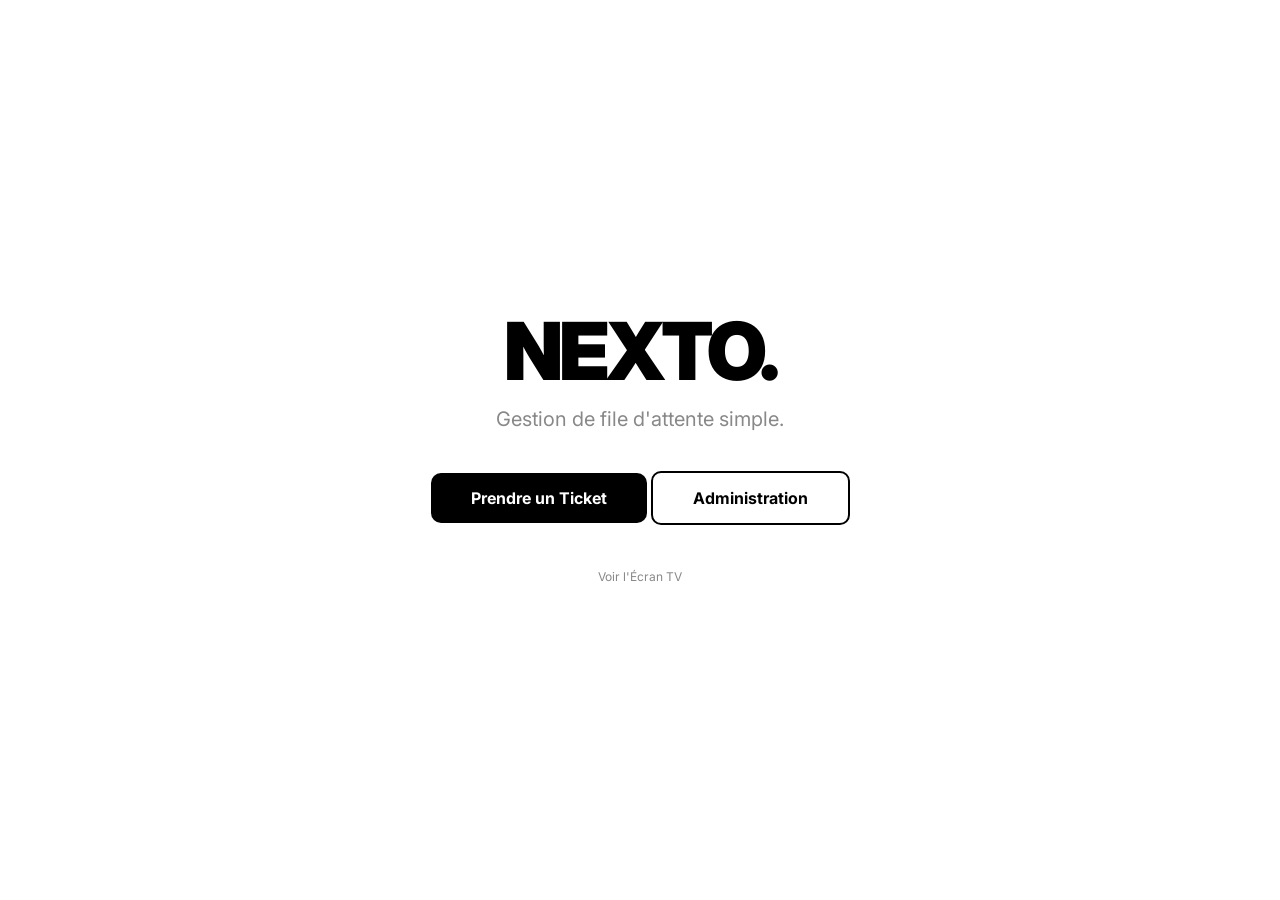
==== commit e7588b1c: "# Please enter the commit message for your changes. Lines starting # with '#' will be ignored, and a" ====
--- a/index.html
+++ b/index.html
@@ -2,45 +2,20 @@
 <html lang="fr">
 <head>
     <meta charset="UTF-8">
-    <meta name="viewport" content="width=device-width, initial-scale=1.0">
-    <title>Nexto - Gestion de file d'attente</title>
+    <title>Nexto - Landing</title>
     <link rel="stylesheet" href="style.css">
 </head>
 <body>
-    <header class="header">
-        <a href="index.html" class="logo">
-            <div class="logo-box">N</div> Nexto
-        </a>
-        <nav style="display: flex; gap: 2rem; align-items: center;">
-            <a href="#" style="text-decoration: none; color: var(--text-muted); font-weight: 500;">Fonctionnalités</a>
-            <a href="#" style="text-decoration: none; color: var(--text-muted); font-weight: 500;">Tarifs</a>
-            <a href="admin.html" class="btn btn-primary">Espace Admin</a>
-        </nav>
-    </header>
-
-    <main class="container" style="padding-top: 6rem; text-align: center;">
-        <h1 style="font-size: 4.5rem; font-weight: 900; tracking-tighter; line-height: 1; margin-bottom: 1.5rem;">
-            Simplifiez la gestion <br> des files d'attente
-        </h1>
-        <p style="font-size: 1.25rem; color: var(--text-muted); max-width: 600px; margin: 0 auto 3rem;">
-            Solution moderne pour banques, hôpitaux et administrations. Réduisez le temps d'attente et améliorez l'expérience client.
-        </p>
-        
-        <div style="display: flex; gap: 1rem; justify-content: center;">
-            <a href="ticket.html" class="btn btn-primary" style="padding: 1rem 2.5rem; font-size: 1.125rem;">Prendre un ticket</a>
-            <a href="attente.html" class="btn btn-outline" style="padding: 1rem 2.5rem; font-size: 1.125rem;">Voir la file d'attente</a>
+    <div class="hero">
+        <h1>NEXTO.</h1>
+        <p>Gestion de file d'attente simple.</p>
+        <div class="btns">
+            <a href="ticket.html" class="btn btn-black">Prendre un Ticket</a>
+            <a href="admin.html" class="btn btn-outline">Administration</a>
         </div>
-
-        <div style="margin-top: 6rem;background ; background: #eee; height: 400px; border-radius: 32px; display: flex; align-items: center; justify-content: center; color: #aaa; font-weight: bold;">
-        <img style="width: 500px;" src="https://resa.aero/wp-content/uploads/2022/05/PAXTRACK_JOURNEY.png" alt="image">
+        <div style="margin-top: 40px;">
+            <a href="ecran.html" style="font-size: 12px; color: #888;">Voir l'Écran TV</a>
         </div>
-    </main>
-
-    <footer style="margin-top: 6rem; padding: 4rem 5%; background: white; border-top: 1px solid var(--border);">
-        <div style="display: flex; justify-content: space-between; align-items: center;">
-            <div class="logo"><div class="logo-box">N</div> Nexto</div>
-            <p style="color: var(--text-muted); font-size: 0.875rem;">© 2024 Nexto. Tous droits réservés.</p>
-        </div>
-    </footer>
+    </div>
 </body>
 </html>
--- a/style.css
+++ b/style.css
@@ -1,216 +1,225 @@
+@import url('https://fonts.googleapis.com/css2?family=Inter:wght@400;700;900&display=swap');
 
 :root {
-    --primary: #1a1a1a;
-    --secondary: #f9f9f9;
-    --accent: #ffffff;
-    --text-main: #1a1a1a;
-    --text-muted: #666666;
-    --border: #e5e5e5;
-    --success: #22c55e;
-    --warning: #f59e0b;
-    --danger: #ef4444;
+    --black: #000000;
+    --white: #ffffff;
+    --gray-light: #f5f5f5;
+    --gray-medium: #888888;
+    --gray-dark: #333333;
 }
 
 * {
     margin: 0;
     padding: 0;
     box-sizing: border-box;
-    font-family: 'Inter', -apple-system, sans-serif;
+    font-family: 'Inter', sans-serif;
 }
 
 body {
-    background-color: var(--secondary);
-    color: var(--text-main);
-    line-height: 1.5;
-}
-
-.header {
-    background: var(--accent);
-    padding: 1.5rem 5%;
-    display: flex;
-    justify-content: space-between;
-    align-items: center;
-    border-bottom: 1px solid var(--border);
-    position: sticky;
-    top: 0;
-    z-index: 100;
-}
-
-.logo {
-    font-size: 1.5rem;
-    font-weight: 800;
-    display: flex;
-    align-items: center;
-    gap: 10px;
-    text-decoration: none;
-    color: var(--primary);
-}
-
-.logo-box {
-    width: 32px;
-    height: 32px;
-    border: 2px solid var(--primary);
-    display: flex;
-    align-items: center;
-    justify-content: center;
-    border-radius: 4px;
-}
+    background-color: var(--white);
+    color: var(--black);
+}
+
+a { text-decoration: none; color: inherit; }
+
 
 .container {
     max-width: 1200px;
     margin: 0 auto;
-    padding: 2rem;
+    padding: 0 20px;
+}
+
+
+.hero {
+    height: 100vh;
+    display: flex;
+    flex-direction: column;
+    justify-content: center;
+    align-items: center;
+    text-align: center;
+}
+
+.hero h1 {
+    font-size: 80px;
+    font-weight: 900;
+    letter-spacing: -4px;
+    line-height: 0.9;
+    margin-bottom: 20px;
+}
+
+.hero p {
+    font-size: 20px;
+    color: var(--gray-medium);
+    margin-bottom: 40px;
 }
 
 .btn {
-    display: inline-flex;
-    align-items: center;
-    justify-content: center;
-    padding: 0.75rem 1.5rem;
-    border-radius: 12px;
-    font-weight: 600;
-    text-decoration: none;
-    transition: all 0.2s;
+    display: inline-block;
+    padding: 15px 40px;
+    border-radius: 10px;
+    font-weight: 700;
+    transition: 0.2s;
     cursor: pointer;
     border: none;
-    font-size: 1rem;
-}
-
-.btn-primary { background: var(--primary); color: var(--accent); }
-.btn-primary:hover { opacity: 0.9; transform: translateY(-1px); }
-
-.btn-outline { border: 1px solid var(--primary); color: var(--primary); background: transparent; }
-.btn-outline:hover { background: #f0f0f0; }
-
-.card {
-    background: var(--accent);
-    border-radius: 24px;
-    border: 1px solid var(--border);
-    padding: 2rem;
-    box-shadow: 0 4px 6px -1px rgba(0, 0, 0, 0.05);
-}
-
-.service-grid {
-    display: grid;
-    gap: 1rem;
-    margin: 2rem 0;
-}
-
-.service-card {
+}
+
+.btn-black {
+    background: var(--black);
+    color: var(--white);
+}
+
+.btn-black:hover {
+    opacity: 0.8;
+}
+
+.btn-outline {
+    border: 2px solid var(--black);
+    background: transparent;
+}
+
+.card-box {
+    max-width: 500px;
+    margin: 100px auto;
+    padding: 40px;
+    border: 1px solid #eee;
+    border-radius: 20px;
+    text-align: center;
+}
+
+.radio-group {
+    display: flex;
+    flex-direction: column;
+    gap: 10px;
+    margin: 30px 0;
+}
+
+.radio-item {
     position: relative;
-    cursor: pointer;
-}
-
-.service-card input {
+}
+
+.radio-item input {
     position: absolute;
     opacity: 0;
 }
 
-.service-content {
+.radio-label {
+    display: block;
+    padding: 20px;
+    border: 1px solid #eee;
+    border-radius: 10px;
+    cursor: pointer;
+    font-weight: 700;
+}
+
+.radio-item input:checked + .radio-label {
+    background: var(--black);
+    color: var(--white);
+    border-color: var(--black);
+}
+
+.ticket {
+    border: 2px dashed var(--black);
+    padding: 40px;
+    width: 300px;
+    margin: 50px auto;
+    border-radius: 20px;
+}
+
+.ticket-num {
+    font-size: 80px;
+    font-weight: 900;
+}
+
+.tv-bg {
+    background: var(--black);
+    color: var(--white);
+    height: 100vh;
     display: flex;
+    flex-direction: column;
+    justify-content: center;
     align-items: center;
-    padding: 1.5rem;
-    border: 2px solid var(--border);
-    border-radius: 16px;
-    transition: all 0.2s;
-}
-
-.service-icon {
-    width: 48px;
-    height: 48px;
-    background: var(--secondary);
-    border-radius: 12px;
-    display: flex;
-    align-items: center;
-    justify-content: center;
-    margin-right: 1.5rem;
-    font-size: 1.5rem;
-}
-
-.service-card input:checked + .service-content {
-    border-color: var(--primary);
-    background: #f8f8f8;
-    box-shadow: 0 0 0 1px var(--primary);
-}
-
-.gauge-wrapper {
-    margin: 1rem 0;
-}
-
-.gauge-label {
-    display: flex;
-    justify-content: space-between;
-    font-size: 0.875rem;
-    margin-bottom: 0.5rem;
-    font-weight: 600;
-}
-
-.gauge-bg {
+    overflow: hidden;
+}
+
+.tv-num { font-size: 250px; font-weight: 900; }
+.tv-label { font-size: 30px; color: var(--gray-medium); }
+
+.ticker {
+    position: absolute;
+    bottom: 0;
+    width: 100%;
+    background: var(--gray-dark);
+    padding: 20px;
+    white-space: nowrap;
+    overflow: hidden;
+}
+
+.ticker-move {
+    display: inline-block;
+    animation: slide 15s linear infinite;
+    font-weight: 700;
+}
+
+@keyframes slide {
+    from { transform: translateX(100%); }
+    to { transform: translateX(-100%); }
+}
+
+.table-wrap {
+    margin: 50px auto;
+    max-width: 800px;
+}
+
+table {
+    width: 100%;
+    border-collapse: collapse;
+}
+
+th { text-align: left; padding: 20px; border-bottom: 2px solid var(--black); }
+td { padding: 20px; border-bottom: 1px solid #eee; font-weight: 700; }
+
+.admin-grid {
+    display: grid;
+    grid-template-columns: 250px 1fr;
+    height: 100vh;
+}
+
+.sidebar {
+    background: var(--black);
+    color: var(--white);
+    padding: 40px;
+}
+
+.sidebar a { display: block; margin-bottom: 20px; font-weight: 700; opacity: 0.6; }
+.sidebar a.active { opacity: 1; }
+
+.main-panel { padding: 60px; background: var(--gray-light); }
+
+.gauges {
+    display: grid;
+    grid-template-columns: repeat(3, 1fr);
+    gap: 20px;
+    margin-bottom: 40px;
+}
+
+.gauge {
+    background: var(--white);
+    padding: 20px;
+    border-radius: 15px;
+    text-align: center;
+}
+
+.bar {
     height: 8px;
     background: #eee;
-    border-radius: 4px;
-    overflow: hidden;
-}
-
-.gauge-fill {
+    border-radius: 10px;
+    margin: 15px 0;
+}
+
+.fill {
     height: 100%;
-    background: var(--primary);
-    border-radius: 4px;
-}
-
-.ticker {
-    background: var(--primary);
-    color: white;
-    padding: 12px 0;
-    position: fixed;
-    bottom: 0;
-    width: 100%;
-    overflow: hidden;
-    white-space: nowrap;
-}
-
-.ticker-content {
-    display: inline-block;
-    padding-left: 100%;
-    animation: ticker-scroll 30s linear infinite;
-    font-weight: 600;
-    letter-spacing: 1px;
-}
-
-@keyframes ticker-scroll {
-    0% { transform: translate3d(0, 0, 0); }
-    100% { transform: translate3d(-100%, 0, 0); }
-}
-
-.data-table {
-    width: 100%;
-    border-collapse: collapse;
-}
-
-.data-table th {
-    text-align: left;
-    padding: 1rem;
-    background: #fafafa;
-    font-size: 0.75rem;
-    text-transform: uppercase;
-    letter-spacing: 1px;
-    color: var(--text-muted);
-    border-bottom: 1px solid var(--border);
-}
-
-.data-table td {
-    padding: 1rem;
-    border-bottom: 1px solid var(--border);
-}
-
-.status-pill {
-    padding: 4px 12px;
-    border-radius: 20px;
-    font-size: 0.75rem;
-    font-weight: 700;
-    text-transform: uppercase;
-}
-
-.status-active { background: #dcfce7; color: #166534; }
-.status-pending { background: #fef9c3; color: #854d0e; }
-.status-done { background: #f3f4f6; color: #4b5563; }
+    background: var(--black);
+    border-radius: 10px;
+}
+
+.val { font-size: 24px; font-weight: 900; }
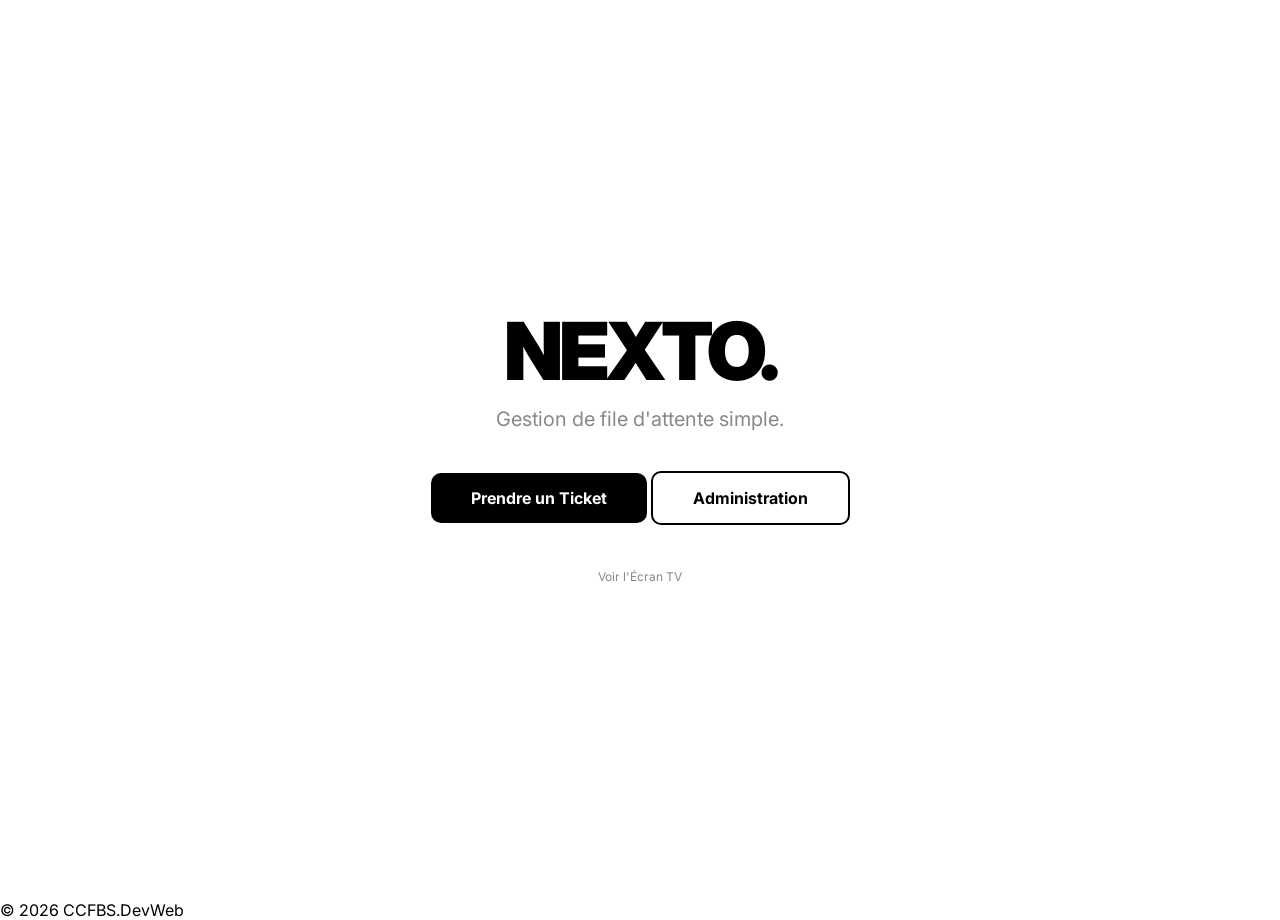
==== commit 6b9f4db8: "# Please enter the commit message for your changes. Lines starting # with '#' will be ignored, and a" ====
--- a/index.html
+++ b/index.html
@@ -17,5 +17,8 @@
             <a href="ecran.html" style="font-size: 12px; color: #888;">Voir l'Écran TV</a>
         </div>
     </div>
+      <footer>
+    <p>&copy; 2026 CCFBS.DevWeb</p>
+  </footer>
 </body>
 </html>
